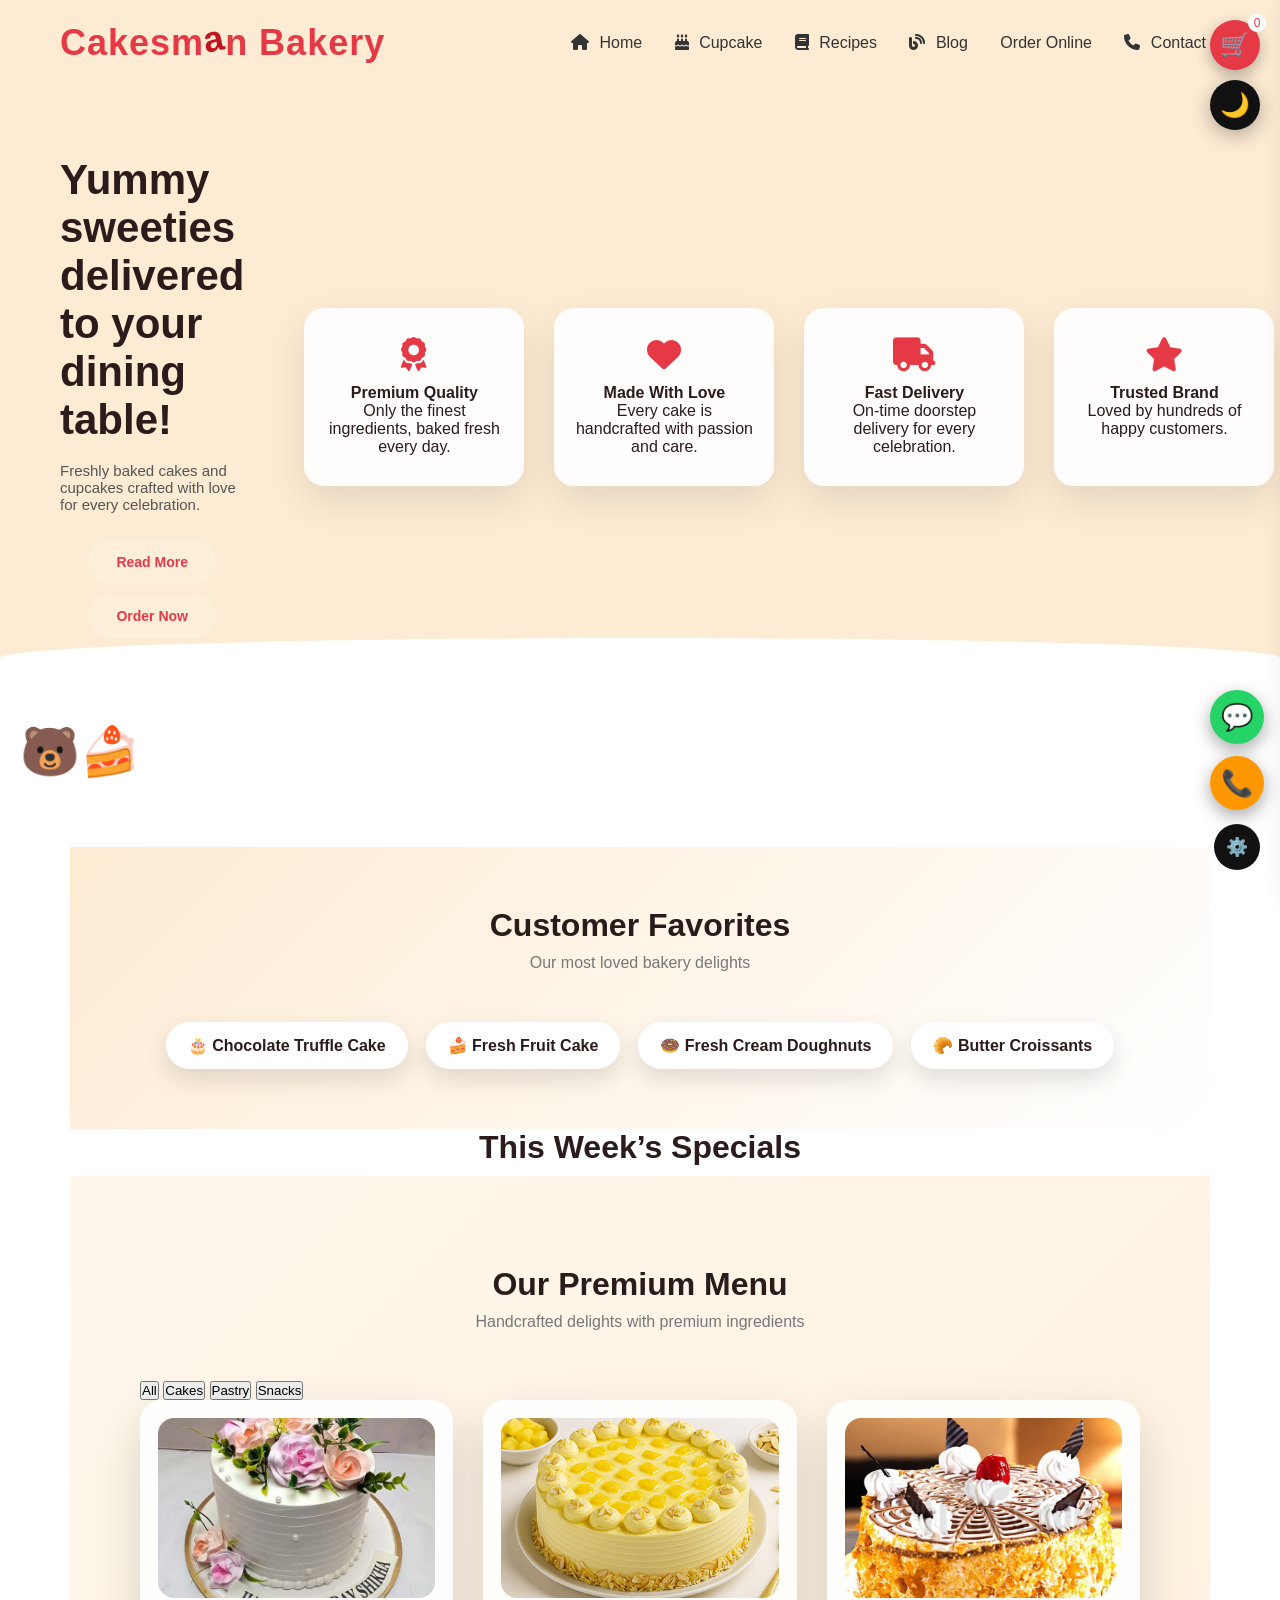
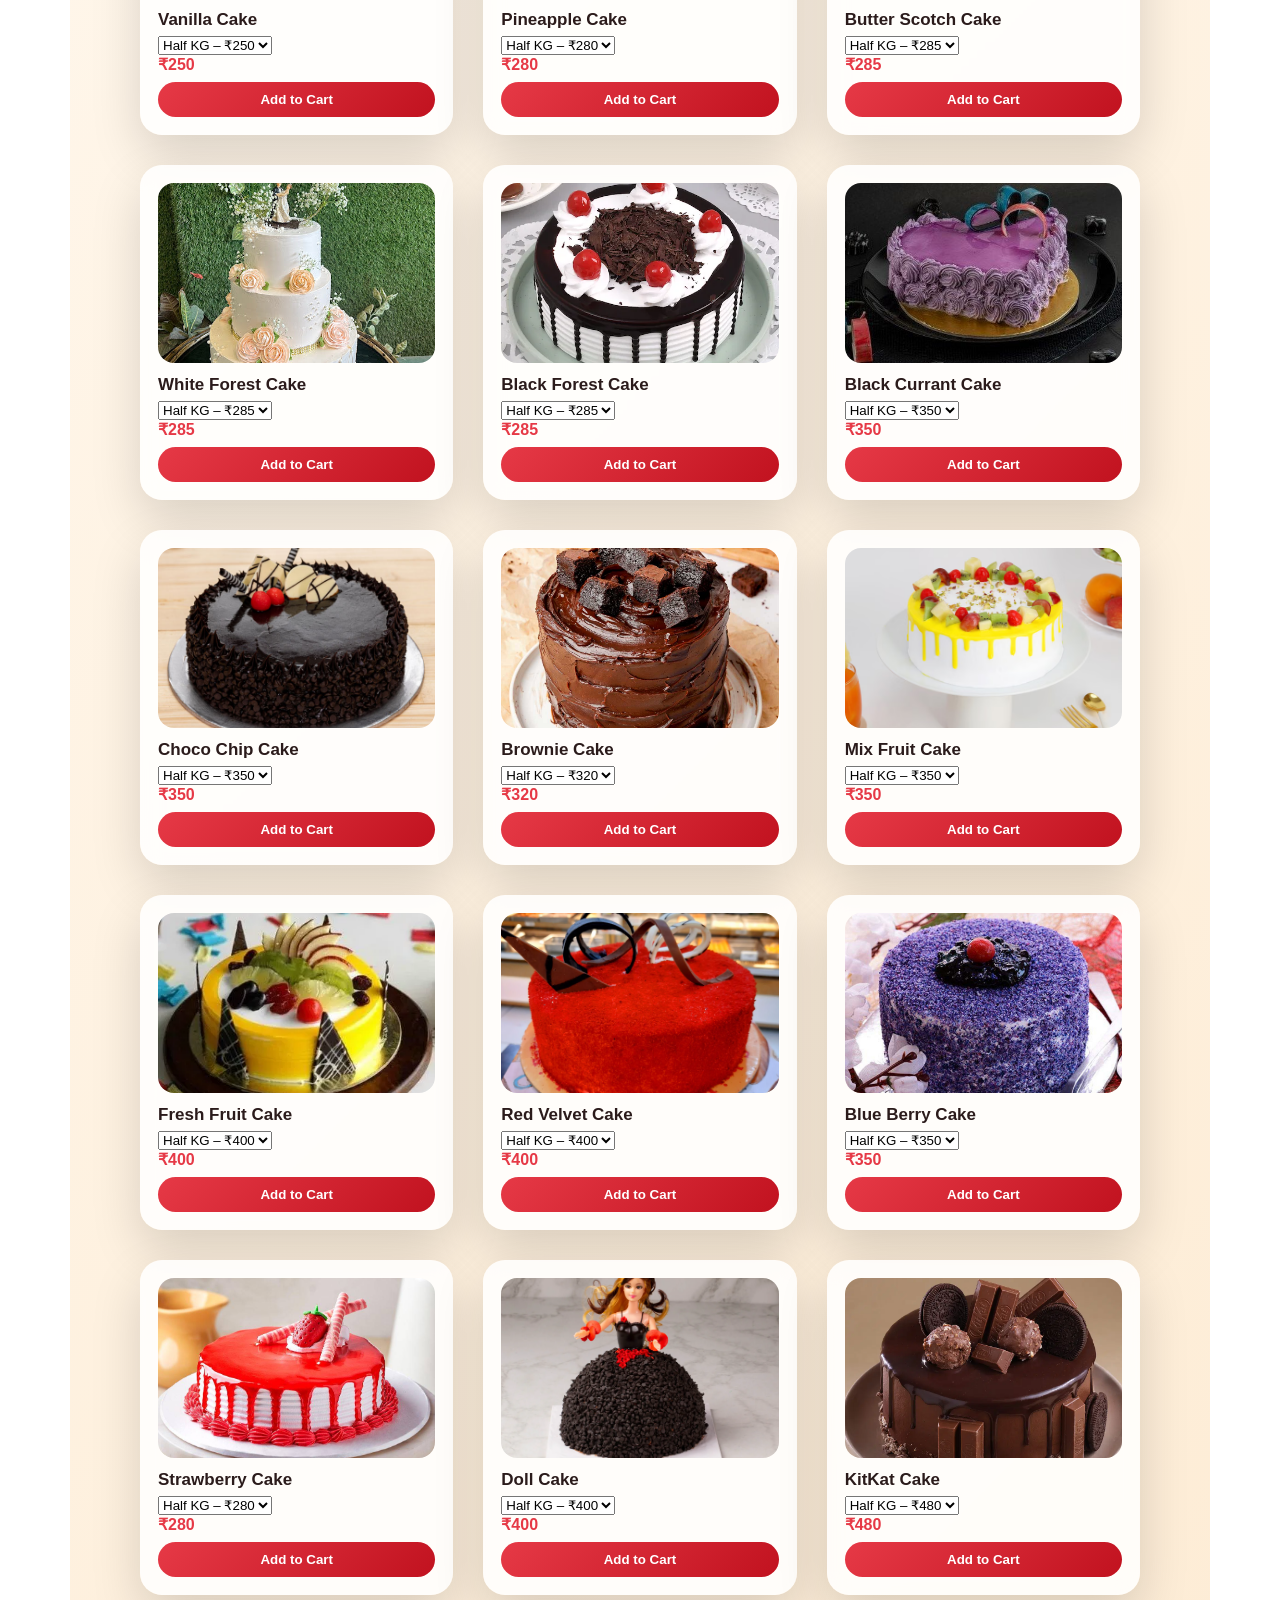
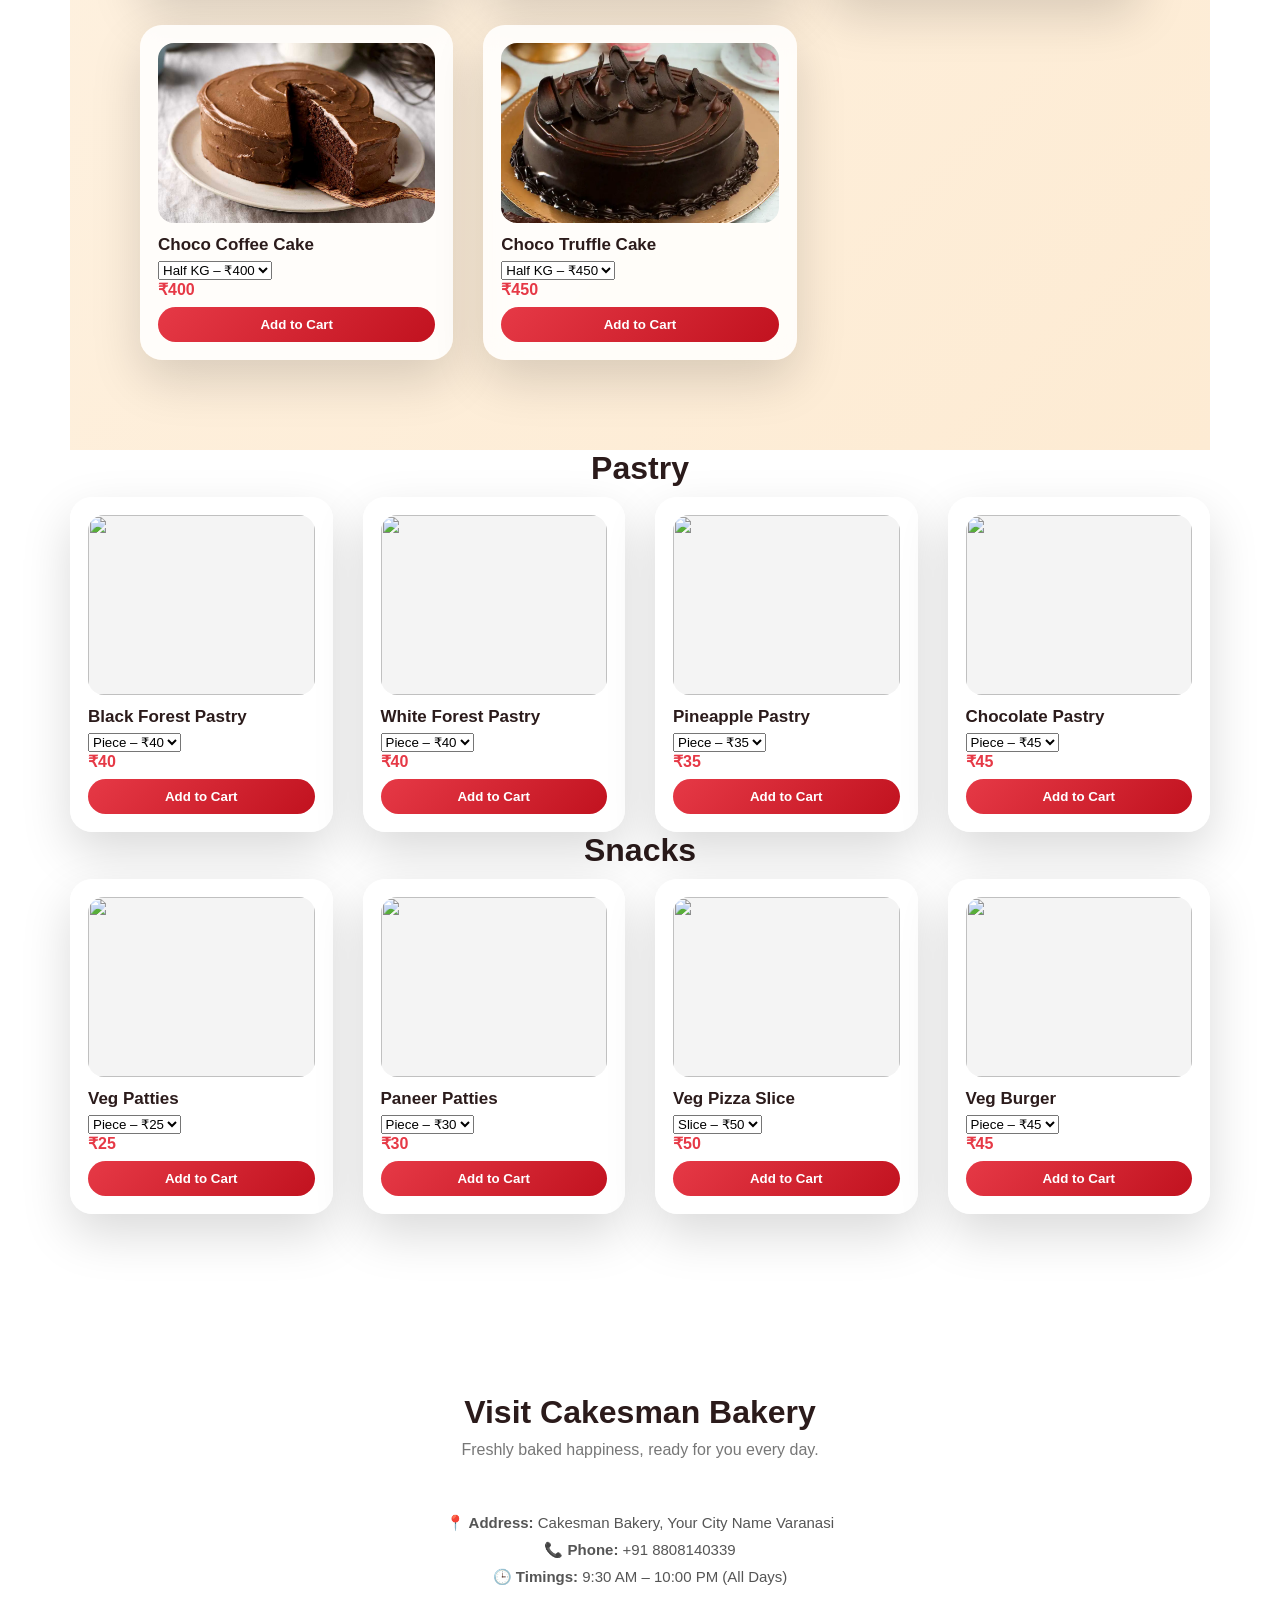
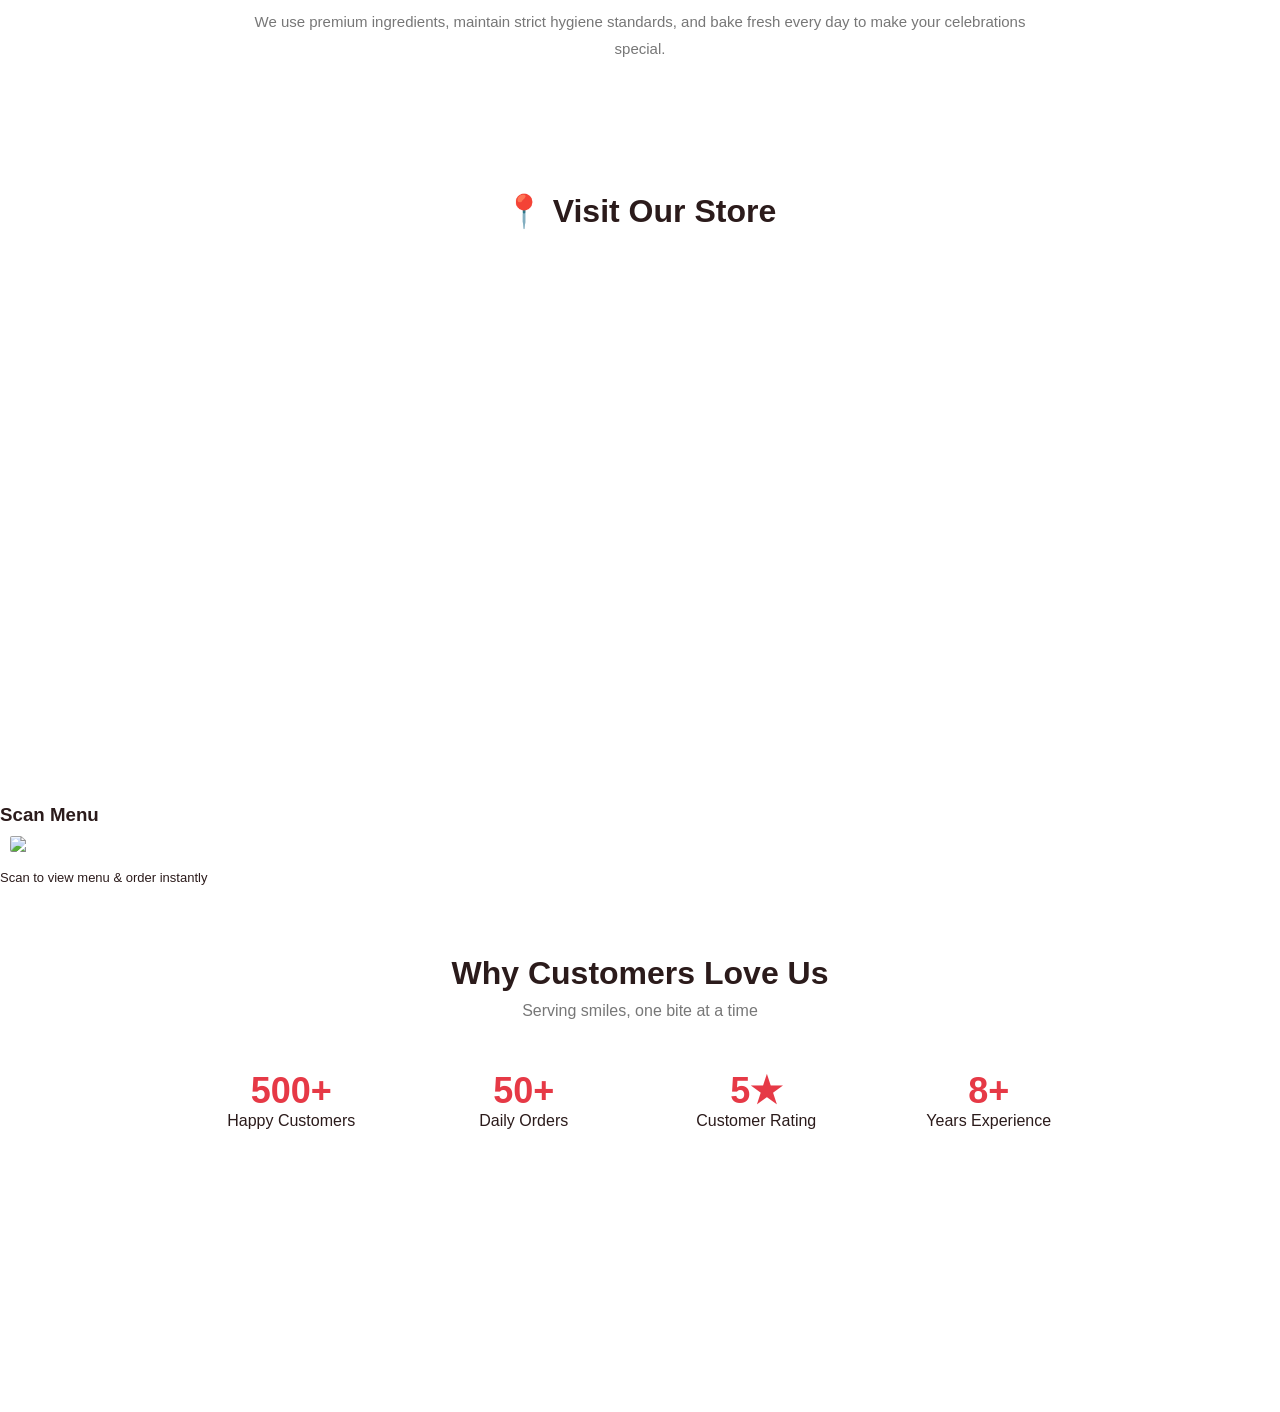
==== index.html @ 2e6bb8fd "Implement admin mode toggle with password prompt Added event listener for admin toggle button to pro" ====
<!DOCTYPE html>
<html lang="en">
<head>
<meta charset="UTF-8">
<meta name="viewport" content="width=device-width, initial-scale=1.0">
<title>Cakesman Bakery</title>
<!-- Font Awesome for icons -->
<link rel="stylesheet" href="https://cdnjs.cloudflare.com/ajax/libs/font-awesome/6.4.0/css/all.min.css"/>
<style>
/* GLOBAL */
*{margin:0;padding:0;box-sizing:border-box;font-family:'Poppins', Arial, sans-serif;}
body{background:#fff;color:#2b1b1b;overflow-x:hidden;transition:background 0.5s,color 0.5s;}
body.dark{background:#121212;color:#f3e6da;}
a{cursor:pointer;text-decoration:none;position:relative;}
html {
  scroll-behavior: smooth;
}

/* HEADER */
header{background:#fdebd3;padding:22px 60px;display:flex;align-items:center;justify-content:space-between;position:relative;transition: background 0.4s;}
body.dark header{background:#1e1e1e;}
header h1{font-size:36px;color:#e63946;font-weight:700;letter-spacing:1px;}
.tilt{display:inline-block;transform:rotate(-12deg) translateY(-4px);color:#c1121f;}
nav a{margin:0 14px;font-size:16px;color:#333;transition:color 0.4s;}
body.dark nav a{color:#f3e6da;}
nav a:hover{color:#e63946;}
nav a i{margin-right:6px;}

/* HERO */
.hero{background:#fdebd3;padding:70px 60px 120px;display:flex;align-items:center;justify-content:space-between;position:relative;opacity:1;transform:none;transition: all 0.8s ease-out;perspective:1000px;overflow:hidden;}
body.dark .hero{background:#1c1c1c;}
.hero-text{max-width:480px;}
.hero-text h2{font-size:42px;margin-bottom:18px;}
.hero-text p{font-size:15px;color:#555;margin-bottom:28px;}
body.dark .hero-text p{color:#d3d3d3;}
.hero-img{width:460px;transition:transform 0.2s ease-out;will-change:transform;}
.hero-img img{width:100%;transform:translateZ(0);transition: transform 0.2s ease-out;}

/* HERO BOTTOM CURVE */
.hero::after{
    content:'';
    position:absolute;
    bottom:-1px;
    left:0;
    width:100%;
    height:120px;
    background:white;
    pointer-events: none;
    border-top-left-radius:100% 40px;
    border-top-right-radius:100% 40px;
    transition: background 0.4s;
}
body.dark .hero::after{
    background:#121212;
}

/* BUTTONS */
.btn, .order{position:relative;overflow:hidden;border:none;padding:12px 26px;border-radius:30px;font-size:14px;cursor:pointer;display:inline-block;transition: all 0.3s ease;}
.btn.light{border:2px solid #e63946;color:#e63946;background:none;}
.btn.light:hover{background:#e63946;color:#fff;transform:scale(1.05);}
.btn.primary{background:#e63946;color:#fff;}
.btn.primary:hover{background:#c1121f;transform:scale(1.05);}
.order{background:#e63946;color:#fff;border-radius:22px;animation:pulse 2s infinite;}
.order:hover{background:#c1121f;transform:scale(1.05);}
body.dark .btn.light{border:2px solid #d4af37;color:#d4af37;}
body.dark .btn.light:hover{background:#d4af37;color:#121212;}
body.dark .btn.primary,body.dark .order{background:#d4af37;color:#121212;}
body.dark .btn.primary:hover,body.dark .order:hover{background:#b89525;}

   
/* FIXED GLASS EFFECT BUTTONS */
.btn.glass{
  background: rgba(255,255,255,0.15);
  backdrop-filter: blur(8px);
  border: 1px solid rgba(255,255,255,0.3);
  color: #e63946;  /* visible in light mode */
  font-weight: 600;
  transition: all 0.3s ease;
}

.btn.glass:hover{
  transform: scale(1.05);
  background: rgba(255,255,255,0.25);
  color: #c1121f;
}

body.dark .btn.glass{
  background: rgba(212,175,55,0.15);
  border: 1px solid rgba(212,175,55,0.4);
  color: #fff; /* visible in dark mode */
}

body.dark .btn.glass:hover{
  background: rgba(212,175,55,0.25);
  color: #121212;
}

/* BUTTON RIPPLE EFFECT */
.btn span.ripple, .order span.ripple{position:absolute;border-radius:50%;transform:scale(0);animation:ripple 0.6s linear;background: rgba(255,255,255,0.7);}
body.dark .btn span.ripple,body.dark .order span.ripple{background: rgba(0,0,0,0.4);}
@keyframes ripple{to{transform:scale(4);opacity:0;}}

/* CART PULSE */
@keyframes cart-pulse{0%{transform: scale(1);}25%{transform: scale(1.2);}50%{transform: scale(1);}75%{transform: scale(1.2);}100%{transform: scale(1);}}

/* SPECIALS */
section{padding:90px 70px;background:#fff;opacity:1;transform:none;transition: all 0.8s ease-out;}
body.dark section{background:#1c1c1c;}
section h2{text-align:center;font-size:32px;margin-bottom:10px;}
section p.sub{text-align:center;color:#777;margin-bottom:50px;}
body.dark section p.sub{color:#d3d3d3;}
.products{display:grid;grid-template-columns:repeat(auto-fit,minmax(220px,1fr));gap:30px;}
.card{background:#fff;border-radius:22px;padding:24px 20px 28px;text-align:center;box-shadow:0 18px 40px rgba(0,0,0,0.10);position:relative;transition:all 0.4s ease;cursor:pointer;}
body.dark .card{background:#1e1e1e;}
.card:hover{transform:translateY(-10px) scale(1.02);box-shadow:0 30px 70px rgba(0,0,0,0.18);}
.card img{width:100%;height:180px;object-fit:contain;margin-bottom:12px;transition:transform 0.4s ease;}
.card:hover img{transform:scale(1.08);}
.heart{position:absolute;top:15px;right:15px;color:#e63946;font-size:18px;}

/* MASCOT */
.mascot{position:fixed;bottom:120px;left:20px;font-size:48px;animation:float 3s ease-in-out infinite;z-index:999;cursor:pointer;transition: transform 0.3s, bottom 0.3s;}
@keyframes float{0%,100%{transform:translateY(0);}50%{transform:translateY(-14px);}}

/* DARK MODE TOGGLE */

#dark-toggle{position:fixed;top:80px;right:20px;width:50px;height:50px;border-radius:50%;border:none;background:#111;color:#fff;font-size:24px;z-index:10000;cursor:pointer;box-shadow:0 5px 20px rgba(0,0,0,0.3);transition: transform 0.3s;}
#dark-toggle:hover{transform:scale(1.1);}

/* FOOTER */
footer{background:#2b1b1b;color:#f3e6da;padding:40px 20px;text-align:center;transition:background 0.5s,color 0.5s;opacity:0;transform:translateY(30px);}
body.dark footer{background:#121212;color:#f3e6da;}
footer p{max-width:520px;margin:0 auto 16px;font-size:14px;color:#e0cfc1;}

/* RESPONSIVE */
@media(max-width:900px){header{flex-direction:column;}.hero{flex-direction:column;text-align:center;}.hero-img img{width:90%;margin-top:40px;}}
/* ================= PREMIUM MENU ================= */
.menu-section{
  padding:90px 70px;
  background:linear-gradient(135deg,#fff7ec,#fdebd3);
}
body.dark .menu-section{
  background:linear-gradient(135deg,#121212,#1c1c1c);
}

.menu-grid{
  display:grid;
  grid-template-columns:repeat(auto-fit,minmax(260px,1fr));
  gap:30px;
}

.menu-card{
  background:rgba(255,255,255,0.85);
  border-radius:22px;
  padding:18px;
  backdrop-filter:blur(10px);
  box-shadow:0 20px 50px rgba(0,0,0,0.15);
  transition:all .4s ease;
  position:relative;
}
body.dark .menu-card{
  background:rgba(30,30,30,0.9);
}

.menu-card:hover{
  transform:translateY(-12px) scale(1.03);
  box-shadow:0 35px 80px rgba(212,175,55,.35);
}

.menu-card img{
  width:100%;
  height:auto;        /* makes the height adjust to the width */
  max-height:280px;   /* optional, sets a limit for very tall images */
  object-fit:cover;   /* makes sure the image fills the box nicely */
  border-radius:16px;
  margin-bottom:12px;
  transition:transform 0.4s ease;
}

.menu-card h4{
  font-size:17px;
  margin-bottom:6px;
}

.menu-price{
  font-weight:700;
  color:#e63946;
  margin-bottom:8px;
}
body.dark .menu-price{
  color:#d4af37;
}

.qty-box{
  display:flex;
  align-items:center;
  justify-content:center;
  gap:10px;
  margin-bottom:10px;
}
.qty-box button{
  width:28px;
  height:28px;
  border:none;
  border-radius:50%;
  background:#e63946;
  color:#fff;
  font-weight:700;
  cursor:pointer;
}
body.dark .qty-box button{
  background:#d4af37;
  color:#121212;
}

.menu-add{
  width:100%;
  padding:10px;
  border-radius:20px;
  border:none;
  font-weight:700;
  cursor:pointer;
  background:linear-gradient(135deg,#e63946,#c1121f);
  color:#fff;
}
body.dark .menu-add{
  background:linear-gradient(135deg,#d4af37,#b89525);
  color:#121212;
}
.menu-add:hover{
  transform:scale(1.05);
}
#mobile-order-bar{
  display:none;
}
@media(max-width:768px){
  #mobile-order-bar{
    display:flex;
    position:fixed;
    bottom:0;
    left:0;
    width:100%;
    background:#fff;
    box-shadow:0 -10px 30px rgba(0,0,0,.2);
    z-index:9999;
  }
  body.dark #mobile-order-bar{
    background:#121212;
  }
  #mobile-order-bar div{
    flex:1;
    padding:14px;
    text-align:center;
    font-weight:700;
    cursor:pointer;
  }
  #mobile-wa{
    background:#25D366;
    color:#fff;
  }
}
.why-us{
  padding:70px 60px;
  background:transparent; /* REMOVE BIG WHITE BOX */
}


body.dark .why-us{
  background:transparent;
}


.why-grid{
  display:grid;
  grid-template-columns:repeat(auto-fit,minmax(220px,1fr));
  gap:30px;
  max-width:1100px;
  margin:auto;
}

.why-card{
  background:rgba(255,255,255,0.9);
  padding:30px 20px;
  border-radius:20px;
  text-align:center;
  box-shadow:0 15px 40px rgba(0,0,0,0.1);
  transition:transform .4s, box-shadow .4s;
}
body.dark .why-card{
  background:#1e1e1e;
}

.why-card:hover{
  transform:translateY(-10px);
  box-shadow:0 30px 70px rgba(212,175,55,0.35);
}

.why-card i{
  font-size:34px;
  color:#e63946;
  margin-bottom:12px;
}
body.dark .why-card i{
  color:#d4af37;
}
.best-sellers{
  padding:60px 40px;
  background:linear-gradient(135deg,#fdebd3,#fff);
  text-align:center;
}
body.dark .best-sellers{
  background:linear-gradient(135deg,#1c1c1c,#121212);
}

.best-grid{
  display:flex;
  flex-wrap:wrap;
  justify-content:center;
  gap:18px;
  margin-top:30px;
}

.best-item{
  padding:14px 22px;
  border-radius:30px;
  background:#fff;
  box-shadow:0 10px 25px rgba(0,0,0,0.12);
  font-weight:600;
}
body.dark .best-item{
  background:#1e1e1e;
}
.trust-strip{
  padding:70px 40px;
  background:#fff;
}
body.dark .trust-strip{
  background:#121212;
}

.trust-stats{
  display:grid;
  grid-template-columns:repeat(auto-fit,minmax(140px,1fr));
  gap:30px;
  max-width:900px;
  margin:40px auto 0;
  text-align:center;
}

.trust-stats strong{
  font-size:36px;
  color:#e63946;
  display:block;
}
body.dark .trust-stats strong{
  color:#d4af37;
}
.admin-btn{
  position: relative;
  z-index: 9999;
  pointer-events: auto;
}
.hero-text{
  position: relative;
  z-index: 5;
}
.admin-btn{
  position: fixed;
  bottom: 20px;
  right: 20px;
  width: 55px;
  height: 55px;
  border-radius: 50%;
  border: none;
  background: #000;
  color: #fff;
  font-size: 22px;
  cursor: pointer;
  z-index: 99999;
  box-shadow: 0 10px 30px rgba(0,0,0,0.4);
}
#admin-btn{
  position: fixed;
  bottom: 25px;
  right: 25px;
  width: 60px;
  height: 60px;
  border-radius: 50%;
  border: none;
  background: #000;
  color: #fff;
  font-size: 22px;
  cursor: pointer;

  /* FORCE ABOVE EVERYTHING */
  z-index: 2147483647;

  /* FORCE CLICK */
  pointer-events: auto !important;
}

/* PREVENT OTHER FIXED ELEMENTS FROM BLOCKING */
.hero::after,
.mascot,
#map-dark-overlay{
  pointer-events: none;
}
.menu-poster{
  padding:80px 40px;
  text-align:center;
  background:linear-gradient(135deg,#fff7ec,#fdebd3);
}

body.dark .menu-poster{
  background:linear-gradient(135deg,#1c1c1c,#121212);
}

.poster-wrapper{
  max-width:900px;
  margin:30px auto 0;
}

.poster-wrapper img{
  width:100%;
  height:auto;
  border-radius:22px;
  box-shadow:0 25px 60px rgba(0,0,0,0.2);
}


/* ================= MENU POSTER – FINAL MOBILE FIX ================= */

/* Remove section animation & padding ONLY for menu poster */
.menu-poster{
  padding:80px 40px;
  background:linear-gradient(135deg,#fff7ec,#fdebd3);
  opacity:1 !important;
  transform:none !important;
}

body.dark .menu-poster{
  background:linear-gradient(135deg,#1c1c1c,#121212);
}

.poster-wrapper{
  max-width:900px;
  margin:30px auto 0;
}

.poster-wrapper img{
  width:100%;
  height:auto;
  border-radius:22px;
  display:block;
}

/* 📱 MOBILE */
@media (max-width:768px){

  .menu-poster{
    width:100vw;
    padding:24px 12px !important;
   
  }

  .menu-poster h2{
    font-size:22px;
  }

  .menu-poster .sub{
    font-size:13px;
    margin-bottom:14px;
  }

  .poster-wrapper{
    max-width:100%;
    margin:0;
  }

  .poster-wrapper img{
    width:100vw;
    max-width:100vw;
    border-radius:0;
    box-shadow:none;
  }
}

/* prevent horizontal scroll */
html, body{
  overflow-x:hidden;
}


/* STOP HORIZONTAL SCROLL */
html, body{
  overflow-x: hidden;
}


/* NO HORIZONTAL SCROLL */
html, body{
  overflow-x: hidden;
}

 


/* CART PANEL / DRAWER ONLY */
.cart-panel,
.cart-drawer,
.cart-modal{
  position: fixed;
  top: 0;
  right: 0;
  width: 100vw;
  max-width: 400px;
  height: 100vh;
  background: #ffffff;
  color: #000000;
  z-index: 10000;
  overflow-y: auto;
  transform: translateX(0) !important;
  opacity: 1 !important;
  visibility: visible !important;
}

/* CART CONTENT */
.cart-panel *,
.cart-drawer *,
.cart-modal *{
  color: #000000;
  opacity: 1;
  visibility: visible;
}


/* ===== FINAL FIX FOR CART SIDEBAR ===== */

.cart-sidebar{
  position: fixed;
  top: 0;
  right: 0;
  width: 90vw;
  max-width: 380px;
  height: 100vh;
  background: #ffffff;
  color: #000000;
  z-index: 10001;
  overflow-y: auto;

  /* FORCE VISIBILITY */
  opacity: 1 !important;
  visibility: visible !important;

  /* MAKE SURE IT IS ON-SCREEN */
  transform: translateX(0) !important;
}

/* CART CONTENT */
.cart-sidebar *{
  color: #000000 !important;
  opacity: 1 !important;
  visibility: visible !important;
}


/* ===== FIX MENU VISIBILITY ===== */
.menu-section,
.menu-selection,
.menu-grid,
.menu-card,
.menu-card img {
  opacity: 1 !important;
  visibility: visible !important;
  transform: none !important;
}
/* ===== VISIBILITY HOTFIX ===== */
.menu-selection,
.menu-grid,
.menu-card {
  position: relative !important;
  height: auto !important;
  min-height: unset !important;
  overflow: visible !important;
}

.menu-card img {
  display: block !important;
  max-width: 100% !important;
  height: auto !important;
}
/* ===== ABSOLUTE VISIBILITY FIX FOR MENU ===== */
.menu-selection,
.menu-selection * {
  display: block !important;
  visibility: visible !important;
  opacity: 1 !important;
  transform: none !important;
  filter: none !important;
  pointer-events: auto !important;
}

.menu-grid {
  display: grid !important;
}

.menu-card {
  position: relative !important;
  z-index: 10 !important;
}

.menu-card img {
  display: block !important;
  width: 100% !important;
  height: auto !important;
}
/* menu must be visible immediately */
.menu-section {
  opacity: 1;
  transform: none;
}
section {
  opacity: 1;
  transform: none;
}
/* FIX MOBILE IMAGE ALIGNMENT */
@media (max-width: 768px) {

  .menu-card {
    width: 100% !important;
    max-width: 100% !important;
    margin: 0 auto !important;
    padding: 16px !important;
    border-radius: 16px !important;
  }

  .menu-card img {
    width: 100% !important;
    max-width: 100% !important;
    margin: 0 auto !important;
    border-radius: 16px !important;
  }

}
/* FIX MAP WIDTH ON MOBILE */
@media (max-width: 768px) {

  .map-container {
    width: 100% !important;
    max-width: 100% !important;
    margin: 20px auto !important;
  }

  .map-container iframe {
    width: 100% !important;
    height: 260px !important;
  }

}
/* ================= MOBILE SPACING POLISH ================= */
@media (max-width: 768px) {

  /* Global section spacing */
  section {
    padding: 48px 16px !important;
  }

  /* Headings */
  section h2 {
    font-size: 22px;
    line-height: 1.3;
    margin-bottom: 8px;
  }

  section .sub {
    font-size: 13px;
    margin-bottom: 20px;
  }

  /* Menu cards spacing */
  .menu-card {
    margin-bottom: 20px;
  }

  /* Buttons touch friendly */
  button,
  .menu-add {
    min-height: 44px;
    font-size: 14px;
  }

  /* Hero spacing */
  .hero {
    padding: 50px 16px 80px;
  }

  .hero-text h2 {
    font-size: 26px;
  }

  .hero-text p {
    font-size: 14px;
  }
}
/* ================= SMART DARK MODE ================= */
body.dark {

  /* softer text */
  color: #e6e6e6;
}

body.dark section {
  background: #161616;
}

body.dark h1,
body.dark h2,
body.dark h3 {
  color: #f5f5f5;
}

body.dark .sub {
  color: #bcbcbc;
}

/* Cards */
body.dark .menu-card,
body.dark .why-card,
body.dark .best-item {
  background: #1f1f1f;
  box-shadow: 0 12px 30px rgba(0,0,0,0.6);
}

/* Prices pop */
body.dark .menu-price {
  color: #ffd166;
}

/* Map overlay only in dark */
body.dark #map-dark-overlay {
  opacity: 0.45;
}
/* ================= IMAGE OPTIMIZATION ================= */
img {
  max-width: 100%;
  height: auto;
  display: block;
}

/* Menu images only */
.menu-card img {
  aspect-ratio: 4 / 3;
  object-fit: cover;
  background: #f4f4f4;
}

body.dark .menu-card img {
  background: #2a2a2a;
}
/* ===== HARD MOBILE EDGE FIX ===== */
@media (max-width: 768px) {

  body {
    overflow-x: hidden;
  }

  .menu-section,
  .menu-poster,
  .map-section,
  .hero,
  section {
    padding-left: 16px !important;
    padding-right: 16px !important;
    box-sizing: border-box;
  }

}
@media (max-width: 768px) {

  .menu-grid {
    width: 100% !important;
    max-width: 100% !important;
    margin: 0 auto !important;
    padding: 0 !important;
  }

}
@media (max-width: 768px) {

  .menu-card {
    width: 100% !important;
    max-width: 100% !important;
    margin: 0 auto 20px !important;
    overflow: hidden;
  }

  .menu-card img {
    width: 100% !important;
    max-width: 100% !important;
    display: block;
    border-radius: 16px;
  }

}
/* MOBILE NAV FIX */
@media (max-width: 768px) {
  header nav {
    display: flex;
    flex-direction: column;  /* vertical stack */
    gap: 12px;               /* spacing between buttons */
    margin-top: 16px;
    align-items: center;
  }

  header nav a {
    font-size: 16px;          /* slightly bigger for touch */
    padding: 10px 20px;       /* make them easier to tap */
    border-radius: 12px;
    background: #fdebd3;      /* nice button look */
    color: #e63946;
    width: 90%;                /* full-ish width */
    text-align: center;
  }

  body.dark header nav a {
    background: #1e1e1e;
    color: #d4af37;
  }

  header nav a:hover {
    background: #e63946;
    color: #fff;
  }
}
/* 🌙 DARK MODE GOLDEN EFFECTS */

/* Why Choose Us strip */
body.dark .why-choose,
body.dark .why-choose-strip {
  background: linear-gradient(135deg, #1a1a1a, #2a1f0f);
  box-shadow: 0 0 18px rgba(255, 191, 0, 0.6);
  border: 1px solid rgba(255, 191, 0, 0.4);
}

/* Menu images golden glow */
body.dark .menu-card img {
  filter: brightness(1.05) contrast(1.1);
  box-shadow: 
    0 0 12px rgba(255, 191, 0, 0.6),
    0 0 30px rgba(255, 191, 0, 0.3);
  border-radius: 14px;
}

/* Menu cards subtle gold edge */
body.dark .menu-card {
  border: 1px solid rgba(255, 191, 0, 0.35);
  box-shadow: 0 0 12px rgba(255, 191, 0, 0.15);
}

/* Soft gold hover */
body.dark .menu-card:hover {
  box-shadow:
    0 0 18px rgba(255, 191, 0, 0.45),
    0 0 40px rgba(255, 191, 0, 0.25);
}
/* 🌙 DARK MODE – WHY CHOOSE GOLD STRIP FIX */
body.dark section[id*="why"],
body.dark section[class*="why"] {
  background: linear-gradient(135deg, #1a1a1a, #2a1f0f);
  box-shadow: 0 0 20px rgba(255, 191, 0, 0.65);
  border: 1px solid rgba(255, 191, 0, 0.45);
}
/* ❌ REMOVE MOBILE WHATSAPP SHOWCASE BUTTON */
@media (max-width: 768px) {
  #mobile-wa {
    display: none !important;
  }
}
/* FLOATING CONTACT BUTTONS */
.floating-contact {
  position: fixed;
  bottom: 90px;
  right: 16px;
  z-index: 12000;
  display: flex;
  flex-direction: column;
  gap: 12px;
}

.float-btn {
  width: 54px;
  height: 54px;
  border-radius: 50%;
  display: flex;
  align-items: center;
  justify-content: center;
  font-size: 26px;
  color: #fff;
  text-decoration: none;
  box-shadow: 0 6px 18px rgba(0,0,0,0.35);
  transition: transform 0.25s ease, box-shadow 0.25s ease;
}

.float-btn:hover {
  transform: scale(1.08);
  box-shadow: 0 8px 24px rgba(0,0,0,0.45);
}

/* WhatsApp */
.float-btn.whatsapp {
  background: #25D366;
}

/* Call */
.float-btn.call {
  background: #ff9800;
}

/* 🌙 Dark mode golden glow */
body.dark .float-btn {
  box-shadow:
    0 0 12px rgba(255,191,0,0.6),
    0 0 30px rgba(255,191,0,0.35);
}
/* 📱 WHY CHOOSE – VERTICAL ONLY ON MOBILE */
@media (max-width: 768px) {
  .why-choose,
  .why-choose-strip {
    display: flex;
    flex-direction: column;
    gap: 16px;
    text-align: center;
  }

  .why-choose > div,
  .why-choose-strip > div {
    width: 100%;
  }
}
/* 📱 FORCE WHY-CHOOSE TO VERTICAL ON MOBILE */
@media (max-width: 768px) {
  section[class*="why"] > div,
  section[id*="why"] > div {
    display: flex !important;
    flex-direction: column !important;
    gap: 16px;
    align-items: stretch;
  }

  section[class*="why"] > div > * {
    width: 100% !important;
  }
}
/* ================= MOBILE TYPOGRAPHY & SPACING POLISH ================= */
@media (max-width: 768px) {

  /* Global text */
  body {
    font-size: 14px;
    line-height: 1.6;
  }

  /* Section spacing */
  section {
    padding: 44px 16px !important;
  }

  /* Headings */
  h1 {
    font-size: 26px;
    line-height: 1.2;
  }

  h2 {
    font-size: 22px;
    line-height: 1.3;
    margin-bottom: 8px;
  }

  h3 {
    font-size: 18px;
  }

  h4 {
    font-size: 15px;
  }

  /* Sub text */
  .sub,
  section p {
    font-size: 13px;
    line-height: 1.6;
    margin-bottom: 18px;
  }

  /* Hero text */
  .hero-text h2 {
    font-size: 24px;
    margin-bottom: 12px;
  }

  .hero-text p {
    font-size: 14px;
    margin-bottom: 20px;
  }

  /* Buttons (touch friendly) */
  button,
  .btn,
  .menu-add {
    min-height: 46px;
    font-size: 14px;
    letter-spacing: 0.3px;
  }

  /* Menu cards */
  .menu-card {
    padding: 16px !important;
    margin-bottom: 20px;
    border-radius: 16px;
  }

  .menu-card h4 {
    font-size: 15px;
    margin-bottom: 6px;
  }

  .menu-price {
    font-size: 15px;
    margin-bottom: 10px;
  }

  /* Why choose cards */
  .why-card {
    padding: 22px 16px;
  }

  .why-card h4 {
    font-size: 15px;
    margin-bottom: 6px;
  }

  .why-card p {
    font-size: 13px;
  }

  /* Best sellers chips */
  .best-item {
    font-size: 13px;
    padding: 10px 16px;
  }

  /* Footer text */
  footer p {
    font-size: 13px;
    line-height: 1.6;
  }
}
/* Mobile cart width */
@media (max-width: 768px) {
  #cart-sidebar {
    width: 40vw;       /* cart takes 40% of the screen */
    max-width: 200px;  /* optional, keeps it from being too wide */
  }
}
.menu-card img {
  width: 100%;
  height: 180px;          /* SAME height as cake */
  object-fit: cover;     /* THIS prevents stretching */
  border-radius: 12px;
}
.menu-card {
  height: auto !important;
}

.menu-card img {
  display: block;
  width: 100%;
  height: 180px !important;
  max-height: 180px;
  object-fit: cover;
  flex-shrink: 0;
}

@media (max-width: 768px) {
  .menu-card img {
    aspect-ratio: 1 / 1; /* square on mobile like cakes */
  }
}
/* FORCE ALL MENU IMAGES TO LOOK LIKE CAKES */
.menu-card img {
  width: 100% !important;
  height: 180px !important;   /* SAME AS CAKE CARDS */
  object-fit: cover !important;
  border-radius: 16px;
}
@media (max-width: 768px) {
  .menu-card img {
    height: 160px !important;
  }
}

.menu-card img {
  width: 100%;
  height: 180px;
  object-fit: cover;
  border-radius: 16px;
}
@media (max-width: 768px) {
  .menu-card img {
    height: 160px;
  }
}
/* 🔒 FORCE ALL MENU IMAGES TO LOOK LIKE CAKES – FINAL OVERRIDE */
.menu-section img,
.menu-card img,
.cards img {
  width: 100% !important;
  height: 180px !important;
  min-height: 180px !important;
  max-height: 180px !important;
  object-fit: cover !important;
  object-position: center !important;
  display: block !important;
}
@media (max-width: 768px) {
  .menu-section img,
  .menu-card img,
  .cards img {
    height: 160px !important;
    min-height: 160px !important;
    max-height: 160px !important;
  }
}


}
/* DESKTOP FIX — FORCE CAKE-LIKE IMAGES */
@media (min-width: 769px) {
  .menu-section img,
  .menu-card img,
  .cards img {
    width: 100% !important;
    height: 180px !important;
    min-height: 180px !important;
    max-height: 180px !important;
    object-fit: cover !important;
    display: block !important;
  }
}
@media (min-width: 769px) {
  .menu-card {
    align-items: flex-start;
  }
}
/* STOP DESKTOP GRID FROM STRETCHING CARDS */
.menu-grid {
  grid-auto-rows: auto !important;
  align-items: start !important;
}

.menu-card {
  height: auto !important;
}
.menu-card img {
  width: 100%;
  height: 180px;
  object-fit: cover;
  display: block;
}
/* 🔒 MAKE PASTRY & SNACKS SAME AS CAKES */
.cards {
  display: grid;
  grid-template-columns: repeat(auto-fit, minmax(260px, 1fr));
  gap: 30px;
  align-items: start;
}

/* LOCK IMAGE SIZE LIKE CAKES */
.menu-card img {
  width: 100%;
  height: 180px;
  object-fit: cover;
  display: block;
  border-radius: 16px;
}

/* STOP CARD STRETCHING */
.menu-card {
  height: auto;
}

#admin-toggle{
  position: fixed;
  bottom: 30px;
  right: 20px;
  z-index: 10001;
  background: #111;
  color: gold;
  border: none;
  padding: 12px;
  border-radius: 50%;
  font-size: 18px;
  cursor: pointer;
}



</style>
</head>
<body>
<div id="cart-backdrop" style="
  position:fixed;
  inset:0;
  background:rgba(0,0,0,0.4);
  z-index:9998;
  display:none;
"></div>

<header>
  <h1>Cakesm<span class="tilt">a</span>n Bakery</h1>
  <nav>
    <a href="#"><i class="fas fa-home"></i> Home</a>
    <a href="#"><i class="fas fa-birthday-cake"></i> Cupcake</a>
    <a href="#"><i class="fas fa-book"></i> Recipes</a>
    <a href="#"><i class="fas fa-blog"></i> Blog</a>
    <a href="#menu-section" class="nav-link">Order Online</a>
    <a href="#"><i class="fas fa-phone"></i> Contact</a>
  </nav>
</header>

<!-- CART ICON -->
<div id="cart-icon" style="position:fixed;top:20px;right:20px;width:50px;height:50px;background:#e63946;color:#fff;border-radius:50%;display:flex;align-items:center;justify-content:center;font-size:24px;cursor:pointer;z-index:10000;box-shadow:0 5px 15px rgba(0,0,0,0.3);">🛒<span id="cart-count" style="position:absolute;top:-6px;right:-6px;background:#fff;color:#e63946;width:18px;height:18px;border-radius:50%;display:flex;align-items:center;justify-content:center;font-size:12px;">0</span></div>

<!-- DARK MODE TOGGLE BELOW CART ICON -->
<button id="dark-toggle">🌙</button>

<!-- MASCOT -->
<div class="mascot">🐻🍰</div>

<!-- CART SIDEBAR -->
<div id="cart-sidebar" style="position:fixed;top:0;right:-320px;height:100vh;width:300px;background:#fff;box-shadow:-5px 0 30px rgba(0,0,0,0.2);padding:20px;overflow-y:auto;transition:right 0.4s;z-index:10000;">
 

  <!-- EXIT BUTTON -->
  <button id="cart-close-btn" style="position:absolute;top:10px;right:10px;padding:4px 10px;border:none;border-radius:6px;background:#e63946;color:#fff;font-weight:700;cursor:pointer;">✕</button>

  <h3>Your Cart</h3>
  <div id="cart-items"></div>
  <div style="margin-top:10px;font-weight:700;">Total: ₹<span id="cart-total">0</span></div>

  <!-- CHECKOUT BUTTON -->
  <button id="checkout-btn" style="width:100%;padding:10px;margin-top:15px;border:none;border-radius:8px;background:#25D366;color:#fff;font-weight:700;cursor:pointer;">
    Checkout via WhatsApp
  </button>
</div>



<!-- HERO -->
<div class="hero">
  <div class="hero-text">
    <h2>Yummy sweeties delivered<br>to your dining table!</h2>
    <p>Freshly baked cakes and cupcakes crafted with love for every celebration.</p>
    <div style="display:flex;justify-content:center;gap:12px;flex-wrap:wrap;">
      <a class="btn glass">Read More</a>
      <a class="btn primary glass">Order Now</a>
    </div>
  </div>
  <section class="why-us">
  <div class="why-grid">
    <div class="why-card">
      <i class="fas fa-award"></i>
      <h4>Premium Quality</h4>
      <p>Only the finest ingredients, baked fresh every day.</p>
    </div>
    <div class="why-card">
      <i class="fas fa-heart"></i>
      <h4>Made With Love</h4>
      <p>Every cake is handcrafted with passion and care.</p>
    </div>
    <div class="why-card">
      <i class="fas fa-truck"></i>
      <h4>Fast Delivery</h4>
      <p>On-time doorstep delivery for every celebration.</p>
    </div>
    <div class="why-card">
      <i class="fas fa-star"></i>
      <h4>Trusted Brand</h4>
      <p>Loved by hundreds of happy customers.</p>
    </div>
  </div>
</section>

  <div class="hero-img">
    
  </div>
</div>

<!-- SPECIALS -->
<section>
  <section class="best-sellers">
  <h2>Customer Favorites</h2>
  <p class="sub">Our most loved bakery delights</p>

  <div class="best-grid">
    <div class="best-item">🎂 Chocolate Truffle Cake</div>
    <div class="best-item">🍰 Fresh Fruit Cake</div>
    <div class="best-item">🍩 Fresh Cream Doughnuts</div>
    <div class="best-item">🥐 Butter Croissants</div>

  </div>
</section>

  <h2>This Week’s Specials</h2>
  <section class="menu-section" id="menu-section">
  <h2>Our Premium Menu</h2>
  <p class="sub">Handcrafted delights with premium ingredients</p>
  <div class="menu-filters">
    <button class="filter-btn active" data-filter="all">All</button>
    <button class="filter-btn" data-filter="cake">Cakes</button>
    <button class="filter-btn" data-filter="pastry">Pastry</button>
    <button class="filter-btn" data-filter="snack">Snacks</button>
  </div>

  <div class="menu-grid">

    <!-- Vanilla Cake -->
    <div class="menu-card" data-name="Vanilla" data-half="250" data-full="500">
      <img src="vanila-cake.jpg" alt="Vanilla Cake" loading="lazy">
      <h4>Vanilla Cake</h4>
      <select class="weight-select">
        <option value="half">Half KG – ₹250</option>
        <option value="full">1 KG – ₹500</option>
      </select>
      <div class="menu-price">₹250</div>
      <button class="menu-add">Add to Cart</button>
    </div>

    <!-- Pineapple Cake -->
    <div class="menu-card" data-name="Pineapple" data-half="280" data-full="550">
      <img src="pineapple-cake.jpg" alt="Pineapple Cake" loading="lazy">
      <h4>Pineapple Cake</h4>
      <select class="weight-select">
        <option value="half">Half KG – ₹280</option>
        <option value="full">1 KG – ₹550</option>
      </select>
      <div class="menu-price">₹280</div>
      <button class="menu-add">Add to Cart</button>
    </div>

    <!-- Butter Scotch Cake -->
    <div class="menu-card" data-name="Butter Scotch" data-half="285" data-full="570">
      <img src="butter-scotch-cake.jpg" alt="Butter Scotch Cake" loading="lazy">
      <h4>Butter Scotch Cake</h4>
      <select class="weight-select">
        <option value="half">Half KG – ₹285</option>
        <option value="full">1 KG – ₹570</option>
      </select>
      <div class="menu-price">₹285</div>
      <button class="menu-add">Add to Cart</button>
    </div>

    <!-- White Forest Cake -->
    <div class="menu-card" data-name="White Forest" data-half="285" data-full="570">
      <img src="white-forest-cake.jpg" alt="White Forest Cake" loading="lazy">
      <h4>White Forest Cake</h4>
      <select class="weight-select">
        <option value="half">Half KG – ₹285</option>
        <option value="full">1 KG – ₹570</option>
      </select>
      <div class="menu-price">₹285</div>
      <button class="menu-add">Add to Cart</button>
    </div>

    <!-- Black Forest Cake -->
    <div class="menu-card" data-name="Black Forest" data-half="285" data-full="570">
      <img src="black-forest-cake.jpg" alt="Black Forest Cake" loading="lazy">
      <h4>Black Forest Cake</h4>
      <select class="weight-select">
        <option value="half">Half KG – ₹285</option>
        <option value="full">1 KG – ₹570</option>
      </select>
      <div class="menu-price">₹285</div>
      <button class="menu-add">Add to Cart</button>
    </div>

    <!-- Black Currant Cake -->
    <div class="menu-card" data-name="Black Currant" data-half="350" data-full="650">
      <img src="black-currant-cake.jpg" alt="Black Currant Cake" loading="lazy">
      <h4>Black Currant Cake</h4>
      <select class="weight-select">
        <option value="half">Half KG – ₹350</option>
        <option value="full">1 KG – ₹650</option>
      </select>
      <div class="menu-price">₹350</div>
      <button class="menu-add">Add to Cart</button>
    </div>

    <!-- Choco Chip Cake -->
    <div class="menu-card" data-name="Choco Chip" data-half="350" data-full="650">
      <img src="choco-chip-cake.jpg" alt="Choco Chip Cake" loading="lazy">
      <h4>Choco Chip Cake</h4>
      <select class="weight-select">
        <option value="half">Half KG – ₹350</option>
        <option value="full">1 KG – ₹650</option>
      </select>
      <div class="menu-price">₹350</div>
      <button class="menu-add">Add to Cart</button>
    </div>

    <!-- Brownie Cake -->
    <div class="menu-card" data-name="Brownie" data-half="320" data-full="640">
      <img src="brownie-cake.jpg" alt="Brownie Cake" loading="lazy">
      <h4>Brownie Cake</h4>
      <select class="weight-select">
        <option value="half">Half KG – ₹320</option>
        <option value="full">1 KG – ₹640</option>
      </select>
      <div class="menu-price">₹320</div>
      <button class="menu-add">Add to Cart</button>
    </div>

    <!-- Mix Fruit Cake -->
    <div class="menu-card" data-name="Mix Fruit" data-half="350" data-full="650">
      <img src="mix-fruit-cake.jpg" alt="Mix Fruit Cake" loading="lazy">
      <h4>Mix Fruit Cake</h4>
      <select class="weight-select">
        <option value="half">Half KG – ₹350</option>
        <option value="full">1 KG – ₹650</option>
      </select>
      <div class="menu-price">₹350</div>
      <button class="menu-add">Add to Cart</button>
    </div>

    <!-- Fresh Fruit Cake -->
    <div class="menu-card" data-name="Fresh Fruit" data-half="400" data-full="700">
      <img src="fresh-fruit-cake.jpg" alt="Fresh Fruit Cake" loading="lazy">
      <h4>Fresh Fruit Cake</h4>
      <select class="weight-select">
        <option value="half">Half KG – ₹400</option>
        <option value="full">1 KG – ₹700</option>
      </select>
      <div class="menu-price">₹400</div>
      <button class="menu-add">Add to Cart</button>
    </div>

    <!-- Red Velvet Cake -->
    <div class="menu-card" data-name="Red Velvet" data-half="400" data-full="800">
      <img src="red-velvet-cake.jpg" alt="Red Velvet Cake" loading="lazy">
      <h4>Red Velvet Cake</h4>
      <select class="weight-select">
        <option value="half">Half KG – ₹400</option>
        <option value="full">1 KG – ₹800</option>
      </select>
      <div class="menu-price">₹400</div>
      <button class="menu-add">Add to Cart</button>
    </div>

    <!-- Blue Berry Cake -->
    <div class="menu-card" data-name="Blue Berry" data-half="350" data-full="650">
      <img src="blue-berry-cake.jpg" alt="Blue Berry Cake" loading="lazy">
      <h4>Blue Berry Cake</h4>
      <select class="weight-select">
        <option value="half">Half KG – ₹350</option>
        <option value="full">1 KG – ₹650</option>
      </select>
      <div class="menu-price">₹350</div>
      <button class="menu-add">Add to Cart</button>
    </div>

    <!-- Strawberry Cake -->
    <div class="menu-card" data-name="Strawberry" data-half="280" data-full="550">
      <img src="strawberry-cake.jpg" alt="Strawberry Cake" loading="lazy">
      <h4>Strawberry Cake</h4>
      <select class="weight-select">
        <option value="half">Half KG – ₹280</option>
        <option value="full">1 KG – ₹550</option>
      </select>
      <div class="menu-price">₹280</div>
      <button class="menu-add">Add to Cart</button>
    </div>

    <!-- Doll Cake -->
    <div class="menu-card" data-name="Doll Cake" data-half="400" data-full="700">
      <img src="doll-cake.jpg" alt="Doll Cake" loading="lazy">
      <h4>Doll Cake</h4>
      <select class="weight-select">
        <option value="half">Half KG – ₹400</option>
        <option value="full">1 KG – ₹700</option>
      </select>
      <div class="menu-price">₹400</div>
      <button class="menu-add">Add to Cart</button>
    </div>

    <!-- KitKat Cake -->
    <div class="menu-card" data-name="KitKat Cake" data-half="480" data-full="850">
      <img src="kitkat-cake.jpg" alt="KitKat Cake" loading="lazy">
      <h4>KitKat Cake</h4>
      <select class="weight-select">
        <option value="half">Half KG – ₹480</option>
        <option value="full">1 KG – ₹850</option>
      </select>
      <div class="menu-price">₹480</div>
      <button class="menu-add">Add to Cart</button>
    </div>

    <!-- Choco Coffee Cake -->
    <div class="menu-card" data-name="Choco Coffee" data-half="400" data-full="700">
      <img src="choco-coffee-cake.jpg" alt="Choco Coffee Cake" loading="lazy">
      <h4>Choco Coffee Cake</h4>
      <select class="weight-select">
        <option value="half">Half KG – ₹400</option>
        <option value="full">1 KG – ₹700</option>
      </select>
      <div class="menu-price">₹400</div>
      <button class="menu-add">Add to Cart</button>
    </div>

    <!-- Choco Truffle Cake -->
    <div class="menu-card" data-name="Choco Truffle" data-half="450" data-full="850">
      <img src="choco-truffle-cake.jpg" alt="Choco Truffle Cake" loading="lazy">
      <h4>Choco Truffle Cake</h4>
      <select class="weight-select">
        <option value="half">Half KG – ₹450</option>
        <option value="full">1 KG – ₹850</option>
      </select>
      <div class="menu-price">₹450</div>
      <button class="menu-add">Add to Cart</button>
    </div>

  </div>
</section>

 <h2 class="menu-title">Pastry</h2>
<div class="cards">

  <div class="menu-card" data-name="Black Forest Pastry" data-half="40" data-full="40">
    <img src="images/pastry-blackforest.jpg">
    <h4>Black Forest Pastry</h4>

    <select class="weight-select">
      <option value="half">Piece – ₹40</option>
      <option value="full">Piece – ₹40</option>
    </select>

    <div class="menu-price">₹40</div>
    <button class="menu-add">Add to Cart</button>
  </div>

  <div class="menu-card" data-name="White Forest Pastry" data-half="40" data-full="40">
    <img src="images/pastry-whiteforest.jpg">
    <h4>White Forest Pastry</h4>

    <select class="weight-select">
      <option value="half">Piece – ₹40</option>
      <option value="full">Piece – ₹40</option>
    </select>

    <div class="menu-price">₹40</div>
    <button class="menu-add">Add to Cart</button>
  </div>

  <div class="menu-card" data-name="Pineapple Pastry" data-half="35" data-full="35">
    <img src="images/pastry-pineapple.jpg">
    <h4>Pineapple Pastry</h4>

    <select class="weight-select">
      <option value="half">Piece – ₹35</option>
      <option value="full">Piece – ₹35</option>
    </select>

    <div class="menu-price">₹35</div>
    <button class="menu-add">Add to Cart</button>
  </div>

  <div class="menu-card" data-name="Chocolate Pastry" data-half="45" data-full="45">
    <img src="images/pastry-chocolate.jpg">
    <h4>Chocolate Pastry</h4>

    <select class="weight-select">
      <option value="half">Piece – ₹45</option>
      <option value="full">Piece – ₹45</option>
    </select>

    <div class="menu-price">₹45</div>
    <button class="menu-add">Add to Cart</button>
  </div>

</div>
<h2 class="menu-title">Snacks</h2>
<div class="cards">

  <div class="menu-card" data-name="Veg Patties" data-half="25" data-full="25">
    <img src="images/snack-veg-patties.jpg">
    <h4>Veg Patties</h4>

    <select class="weight-select">
      <option value="half">Piece – ₹25</option>
      <option value="full">Piece – ₹25</option>
    </select>

    <div class="menu-price">₹25</div>
    <button class="menu-add">Add to Cart</button>
  </div>

  <div class="menu-card" data-name="Paneer Patties" data-half="30" data-full="30">
    <img src="images/snack-paneer-patties.jpg">
    <h4>Paneer Patties</h4>

    <select class="weight-select">
      <option value="half">Piece – ₹30</option>
      <option value="full">Piece – ₹30</option>
    </select>

    <div class="menu-price">₹30</div>
    <button class="menu-add">Add to Cart</button>
  </div>

  <div class="menu-card" data-name="Veg Pizza Slice" data-half="50" data-full="50">
    <img src="images/snack-veg-pizza.jpg">
    <h4>Veg Pizza Slice</h4>

    <select class="weight-select">
      <option value="half">Slice – ₹50</option>
      <option value="full">Slice – ₹50</option>
    </select>

    <div class="menu-price">₹50</div>
    <button class="menu-add">Add to Cart</button>
  </div>

  <div class="menu-card" data-name="Veg Burger" data-half="45" data-full="45">
    <img src="images/snack-veg-burger.jpg">
    <h4>Veg Burger</h4>

    <select class="weight-select">
      <option value="half">Piece – ₹45</option>
      <option value="full">Piece – ₹45</option>
    </select>

    <div class="menu-price">₹45</div>
    <button class="menu-add">Add to Cart</button>
  </div>

</div>

  
   
</div>

</section>

 

<!-- CONTACT & MAP -->
<section>
  <h2>Visit Cakesman Bakery</h2>
  <p class="sub">Freshly baked happiness, ready for you every day.</p>
  <div style="max-width:800px;margin:40px auto;text-align:center;font-size:15px;line-height:1.8;color:#555;">
    <p><strong>📍 Address:</strong> Cakesman Bakery, Your City Name Varanasi</p>
    <p><strong>📞 Phone:</strong> +91 8808140339</p>
    <p><strong>🕒 Timings:</strong> 9:30 AM – 10:00 PM (All Days)</p>
    <p style="margin-top:18px;color:#777;">We use premium ingredients, maintain strict hygiene standards, and bake fresh every day to make your celebrations special.</p>
  </div>

  <!-- MAP -->
 <section class="map">
  <h2>📍 Visit Our Store</h2>

  <iframe
    src="https://www.google.com/maps?q=Cakes+Man+Bakery+Bikharipur+Varanasi+Uttar+Pradesh&output=embed"
    width="100%"
    height="350"
    style="border:0; border-radius:14px;"
    allowfullscreen=""
    loading="lazy">
  </iframe>
</section>

</section>

<!-- FOOTER -->
                                                                <div style="margin-top:30px;">
                                                                 <h3>Scan Menu</h3>
                                                                <img src="https://api.qrserver.com/v1/create-qr-code/?size=180x180&data=https://yourwebsite.com"
                                                                  style="border-radius:12px;background:#fff;padding:10px">
                                                                 <p style="font-size:13px;margin-top:8px;">Scan to view menu & order instantly</p>
                                                                </div>

                                                                <section class="trust-strip">
  <h2>Why Customers Love Us</h2>
  <p class="sub">Serving smiles, one bite at a time</p>

  <div class="trust-stats">
    <div><strong>500+</strong><span>Happy Customers</span></div>
    <div><strong>50+</strong><span>Daily Orders</span></div>
    <div><strong>5★</strong><span>Customer Rating</span></div>
    <div><strong>8+</strong><span>Years Experience</span></div>
  </div>
</section>

<footer>
  <h3>Cakesman Bakery</h3>
  <p>Baking smiles with love, care, and premium ingredients. Trusted by hundreds of happy customers for quality, taste, and hygiene.</p>
  <p>© 2026 Cakesman Bakery • Freshly Baked Every Day</p>
</footer>


<script>
// SCROLL FADE-IN
// SAFE SCROLL FADE (only for sections that WANT animation)
const animatedSections = document.querySelectorAll(
  '.hero, section.animate, footer'
);

const observer = new IntersectionObserver(
  (entries) => {
    entries.forEach(entry => {
      if (entry.isIntersecting) {
        entry.target.style.opacity = '1';
        entry.target.style.transform = 'translateY(0)';
        observer.unobserve(entry.target);
      }
    });
  },
  { threshold: 0.15 }
);

animatedSections.forEach(sec => observer.observe(sec));


// DARK MODE TOGGLE
const darkToggleBtn = document.getElementById('dark-toggle');
const mapOverlay = document.getElementById('map-dark-overlay');
darkToggleBtn.addEventListener('click', ()=>{
  document.body.classList.toggle('dark');
  mapOverlay.style.opacity = document.body.classList.contains('dark') ? 0.5 : 0;
});

// BUTTON RIPPLE EFFECT
document.querySelectorAll('.btn, .order').forEach(btn=>{
  btn.addEventListener('click', function(e){
    const circle=document.createElement('span');
    circle.classList.add('ripple');
    const rect=this.getBoundingClientRect();
    circle.style.left=(e.clientX-rect.left)+'px';
    circle.style.top=(e.clientY-rect.top)+'px';
    this.appendChild(circle);
    setTimeout(()=>circle.remove(),600);
  });
});

// HERO & MASCOT PARALLAX
document.addEventListener('mousemove', e=>{
  const heroImg = document.querySelector('.hero-img');
  const mascot = document.querySelector('.mascot');
  const x = (window.innerWidth/2 - e.clientX)/50;
  const y = (window.innerHeight/2 - e.clientY)/50;
  heroImg.style.transform = `translateX(${x}px) translateY(${y}px)`;
  mascot.style.transform = `translateX(${-x}px) translateY(${-y}px)`;
});
window.addEventListener('scroll', ()=>{
  const scrollY = window.scrollY;
  const heroImg = document.querySelector('.hero-img');
  const mascot = document.querySelector('.mascot');
  heroImg.style.transform += ` translateY(${scrollY * 0.05}px)`;
  mascot.style.bottom = 120 + scrollY*0.02 + 'px';
});

// CART FUNCTIONALITY
let cart = [];
const cartSidebar = document.getElementById('cart-sidebar');
const cartIcon = document.getElementById('cart-icon');
const cartItemsDiv = document.getElementById('cart-items');
const cartCount = document.getElementById('cart-count');
const cartTotalSpan = document.getElementById('cart-total');

function renderCart() {
  cartItemsDiv.innerHTML = '';
  let total = 0;
  cart.forEach((item,index)=>{
    total += item.price*item.qty;
    const div = document.createElement('div');
    div.style.marginBottom='10px';
    div.innerHTML = `
      <div style="display:flex;justify-content:space-between;align-items:center;">
        <span>${item.name}</span>
        <span>₹${item.price*item.qty}</span>
      </div>
      <div style="display:flex;align-items:center;justify-content:flex-end;margin-top:4px;">
        <button data-index="${index}" class="dec-btn" style="padding:2px 6px;margin-right:4px;">-</button>
        <span>${item.qty}</span>
        <button data-index="${index}" class="inc-btn" style="padding:2px 6px;margin-left:4px;">+</button>
      </div>
      <hr style="margin:6px 0;">
    `;
    cartItemsDiv.appendChild(div);
  });
  cartCount.textContent = cart.length;
  cartTotalSpan.textContent = total;
  attachQtyListeners();
}

function attachQtyListeners() {
  document.querySelectorAll('.inc-btn').forEach(btn=>{
    btn.addEventListener('click', ()=>{
      const index = btn.dataset.index;
      cart[index].qty++;
      renderCart();
    });
  });
  document.querySelectorAll('.dec-btn').forEach(btn=>{
    btn.addEventListener('click', ()=>{
      const index = btn.dataset.index;
      if(cart[index].qty>1) cart[index].qty--;
      else cart.splice(index,1);
      renderCart();
    });
  });
}

document.querySelectorAll('.order').forEach((btn,index)=>{
  btn.addEventListener('click', ()=>{
    const card = btn.closest('.card');
    const productName = card.querySelector('h3').innerText;
    const price = parseInt(card.querySelector('.price').innerText.replace(/₹/,''));
    const existing = cart.find(item=>item.name===productName);
    if(existing) existing.qty++;
    else cart.push({name:productName,qty:1,price:price});
    renderCart();
    cartSidebar.style.right='0';
    cartIcon.style.animation = 'cart-pulse 0.5s ease';
    cartIcon.addEventListener('animationend', ()=>{cartIcon.style.animation='';},{once:true});
  });
});

cartIcon.addEventListener('click', ()=>{
  cartSidebar.style.right = cartSidebar.style.right==='0px' ? '-320px' : '0';
});

document.getElementById('checkout-btn').addEventListener('click', ()=>{
  if(cart.length===0){
    alert("Cart is empty!");
    return;
  }

  let msg = `Hello Cakesman Bakery 👋\n\nI want to order:\n`;
  let total = 0;

  cart.forEach(item=>{
    msg += `• ${item.name}\n  Quantity: ${item.qty}\n  Price: ₹${item.price * item.qty}\n\n`;
    total += item.price * item.qty;
  });

  msg += `Total Amount: ₹${total}\n\nPlease confirm availability 🙏`;

  window.open(
    "https://wa.me/918808140339?text=" + encodeURIComponent(msg),
    "_blank"
  );
});

document.querySelectorAll(".menu-card").forEach(card => {
  const select = card.querySelector(".weight-select");
  const priceBox = card.querySelector(".menu-price");
  const addBtn = card.querySelector(".menu-add");

  // Set initial price
  let currentPrice = parseInt(card.dataset.half);
  priceBox.textContent = `₹${currentPrice}`;

  // When user changes weight
  select.addEventListener("change", () => {
    const weight = select.value; // "half" or "full"
    currentPrice = parseInt(card.dataset[weight]);
    priceBox.textContent = `₹${currentPrice}`;
  });

  // When user clicks "Add to Cart"
  addBtn.addEventListener("click", () => {
    const productName = card.dataset.name + " (" + select.options[select.selectedIndex].text.split('–')[0].trim() + ")";
    const existing = cart.find(item => item.name === productName);

    if (existing) existing.qty++;
    else cart.push({ name: productName, qty: 1, price: currentPrice });

    renderCart();

    // Open the cart sidebar
    cartSidebar.style.right = "0";
    cartIcon.style.animation = "cart-pulse 0.5s ease";
    cartIcon.addEventListener("animationend", () => {
      cartIcon.style.animation = "";
    }, { once: true });
  });
});



document.getElementById("mobile-wa").onclick = ()=>{
  document.getElementById("checkout-btn").click();
};

document.querySelectorAll(".menu-card").forEach(card=>{
  const select = card.querySelector(".weight-select");
  const priceBox = card.querySelector(".menu-price");
  const addBtn = card.querySelector(".menu-add");

  select.addEventListener("change", ()=>{
    const price = select.value === "half"
      ? card.dataset.half
      : card.dataset.full;
    priceBox.textContent = "₹" + price;
  });

  addBtn.addEventListener("click", ()=>{
    const weight = select.value === "half" ? "Half KG" : "1 KG";
    const price = parseInt(select.value === "half"
      ? card.dataset.half
      : card.dataset.full);

    const name = `${card.dataset.name} (${weight})`;
    const existing = cart.find(i=>i.name===name);

    if(existing) existing.qty++;
    else cart.push({name, price, qty:1});

    renderCart();
    cartSidebar.style.right="0";
  });
});
const cartCloseBtn = document.getElementById('cart-close-btn');

cartIcon.addEventListener('click', () => {
  cartSidebar.style.right =
    cartSidebar.style.right === '0px' ? '-320px' : '0';
});

cartCloseBtn.addEventListener('click', () => {
  cartSidebar.style.right = '-320px';
});


   
 let adminMode = false;

document.addEventListener("DOMContentLoaded", () => {

  document.getElementById("admin-toggle").onclick = () => {
    const pass = prompt("Enter Admin Password");

    if (pass !== "cakesman123") {
      alert("Wrong password");
      return;
    }

    adminMode = !adminMode;
    alert(adminMode ? "Admin Mode ON" : "Admin Mode OFF");

    enablePriceEdit();
  };

});
  const pass = prompt("Enter Admin Password");

  if (pass !== "cakesman123") {
    alert("Wrong password");
    return;
  }

  adminMode = !adminMode;
  alert(adminMode ? "Admin Mode ON" : "Admin Mode OFF");

  document.querySelectorAll(".menu-card").forEach(card => {
    card.querySelectorAll("[data-half],[data-full]").forEach(()=>{});
  });

  enablePriceEdit();
};

function enablePriceEdit(){
  document.querySelectorAll(".menu-card").forEach(card=>{
    const priceBox = card.querySelector(".menu-price");
    priceBox.contentEditable = adminMode;
    priceBox.style.border = adminMode ? "1px dashed red" : "none";

    priceBox.onblur = ()=>{
      if(!adminMode) return;

      const newPrice = parseInt(priceBox.innerText.replace("₹",""));
      if(isNaN(newPrice)) return;

      card.dataset.full = newPrice;
      localStorage.setItem(card.dataset.name, newPrice);
    };
  });
}
window.addEventListener("DOMContentLoaded", ()=>{
  document.querySelectorAll(".menu-card").forEach(card=>{
    const savedPrice = localStorage.getItem(card.dataset.name);
    if(savedPrice){
      card.dataset.full = savedPrice;
      card.querySelector(".menu-price").innerText = "₹" + savedPrice;
    }
  });
});






</script>



<div id="mobile-order-bar">
  <div onclick="cartSidebar.style.right='0'">🛒 View Cart</div>
  <div id="mobile-wa">💬 Order on WhatsApp</div>
</div>
<!-- FLOATING CONTACT BUTTON -->
<div class="floating-contact">
  <a
    href="https://wa.me/918808140339"
    target="_blank"
    class="float-btn whatsapp"
    aria-label="Chat on WhatsApp">
    💬
  </a>

  <a
    href="tel:+918808140339"
    class="float-btn call"
    aria-label="Call us">
    📞
  </a>
</div>
<button id="admin-toggle">⚙️</button>


</body>
</html>
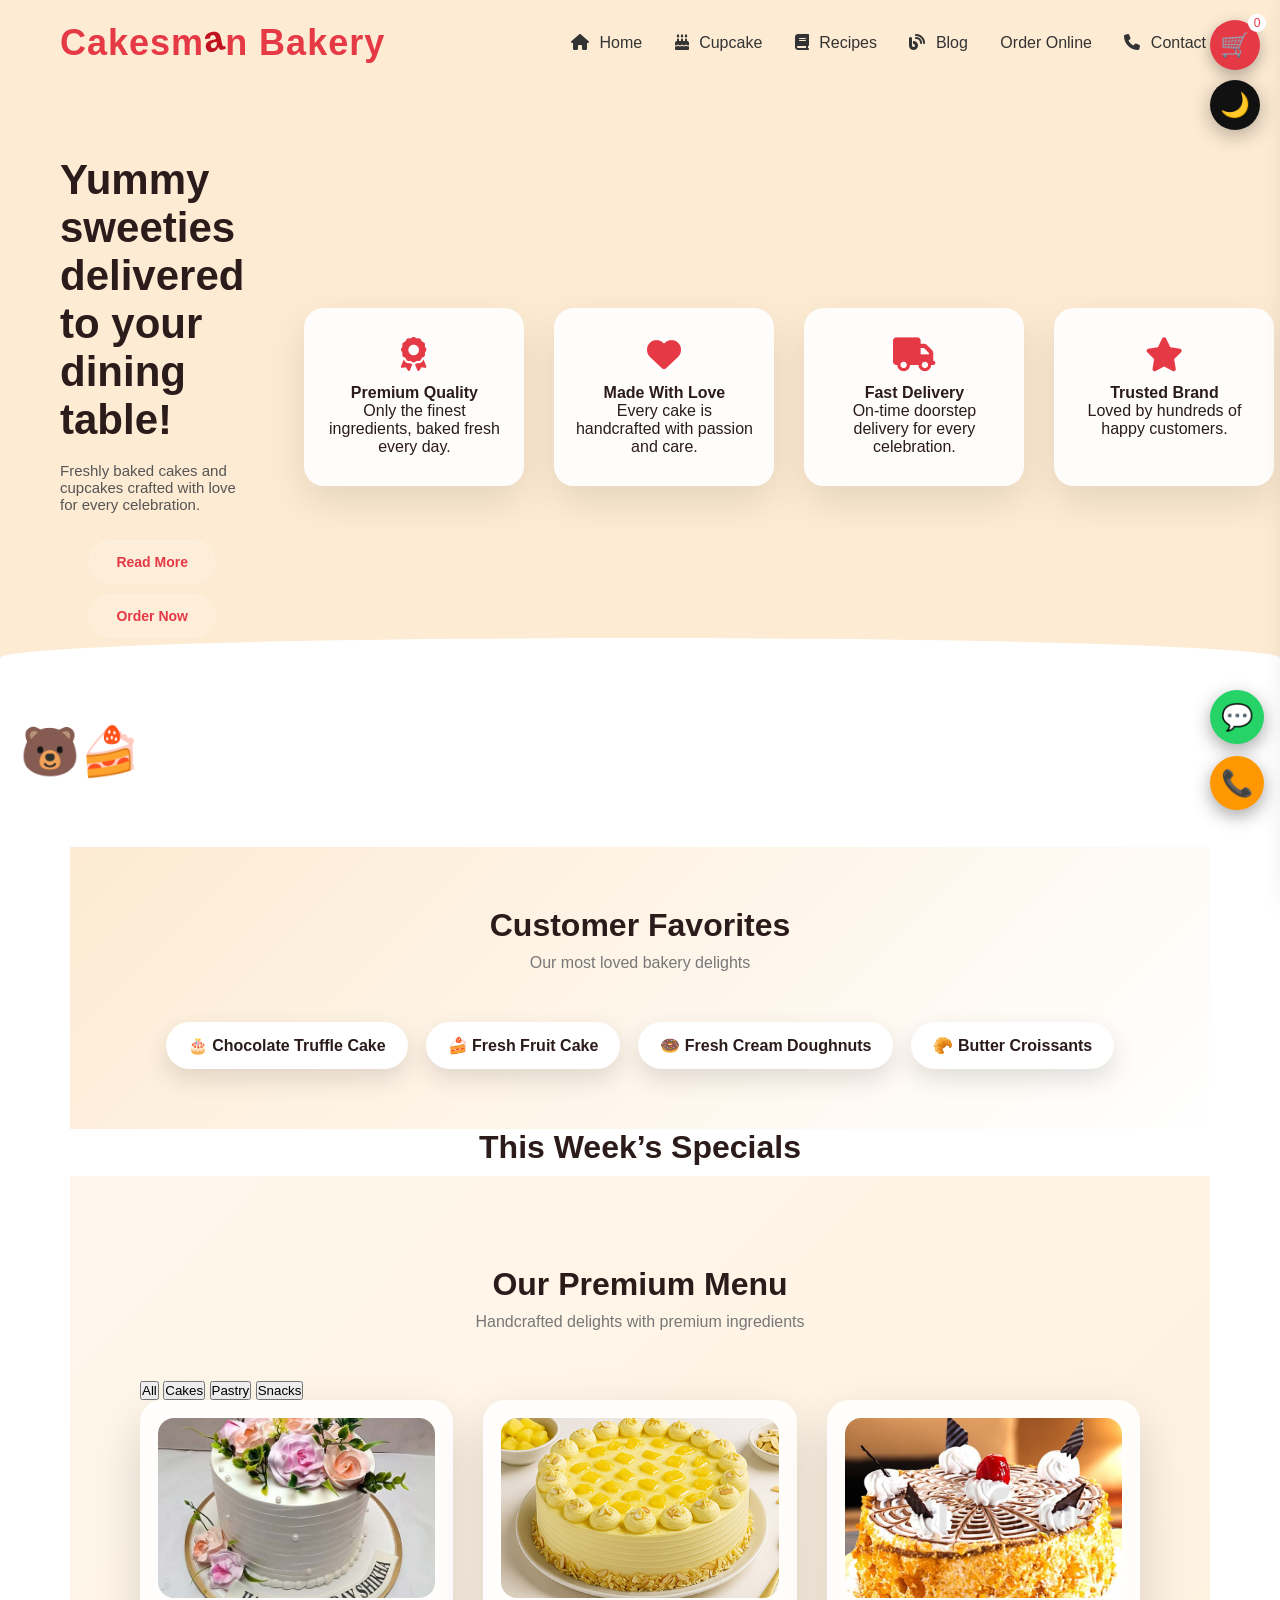
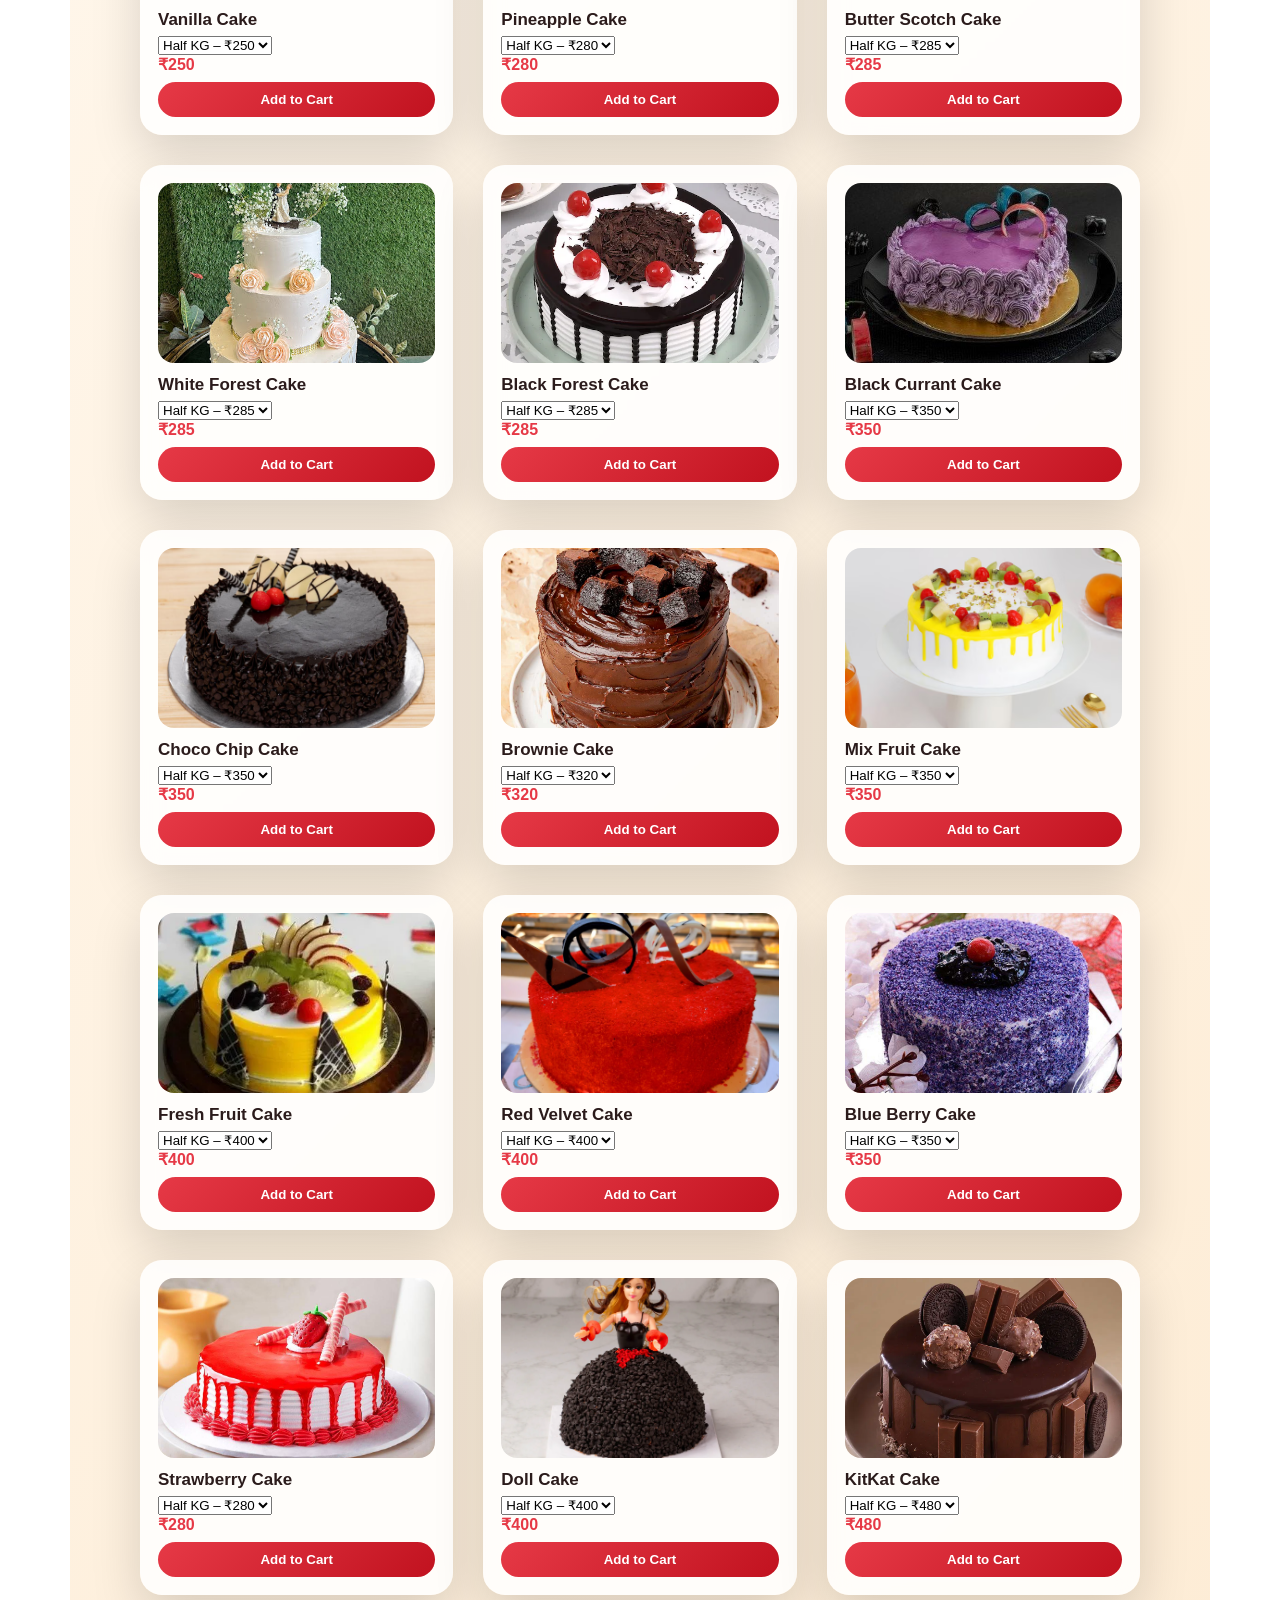
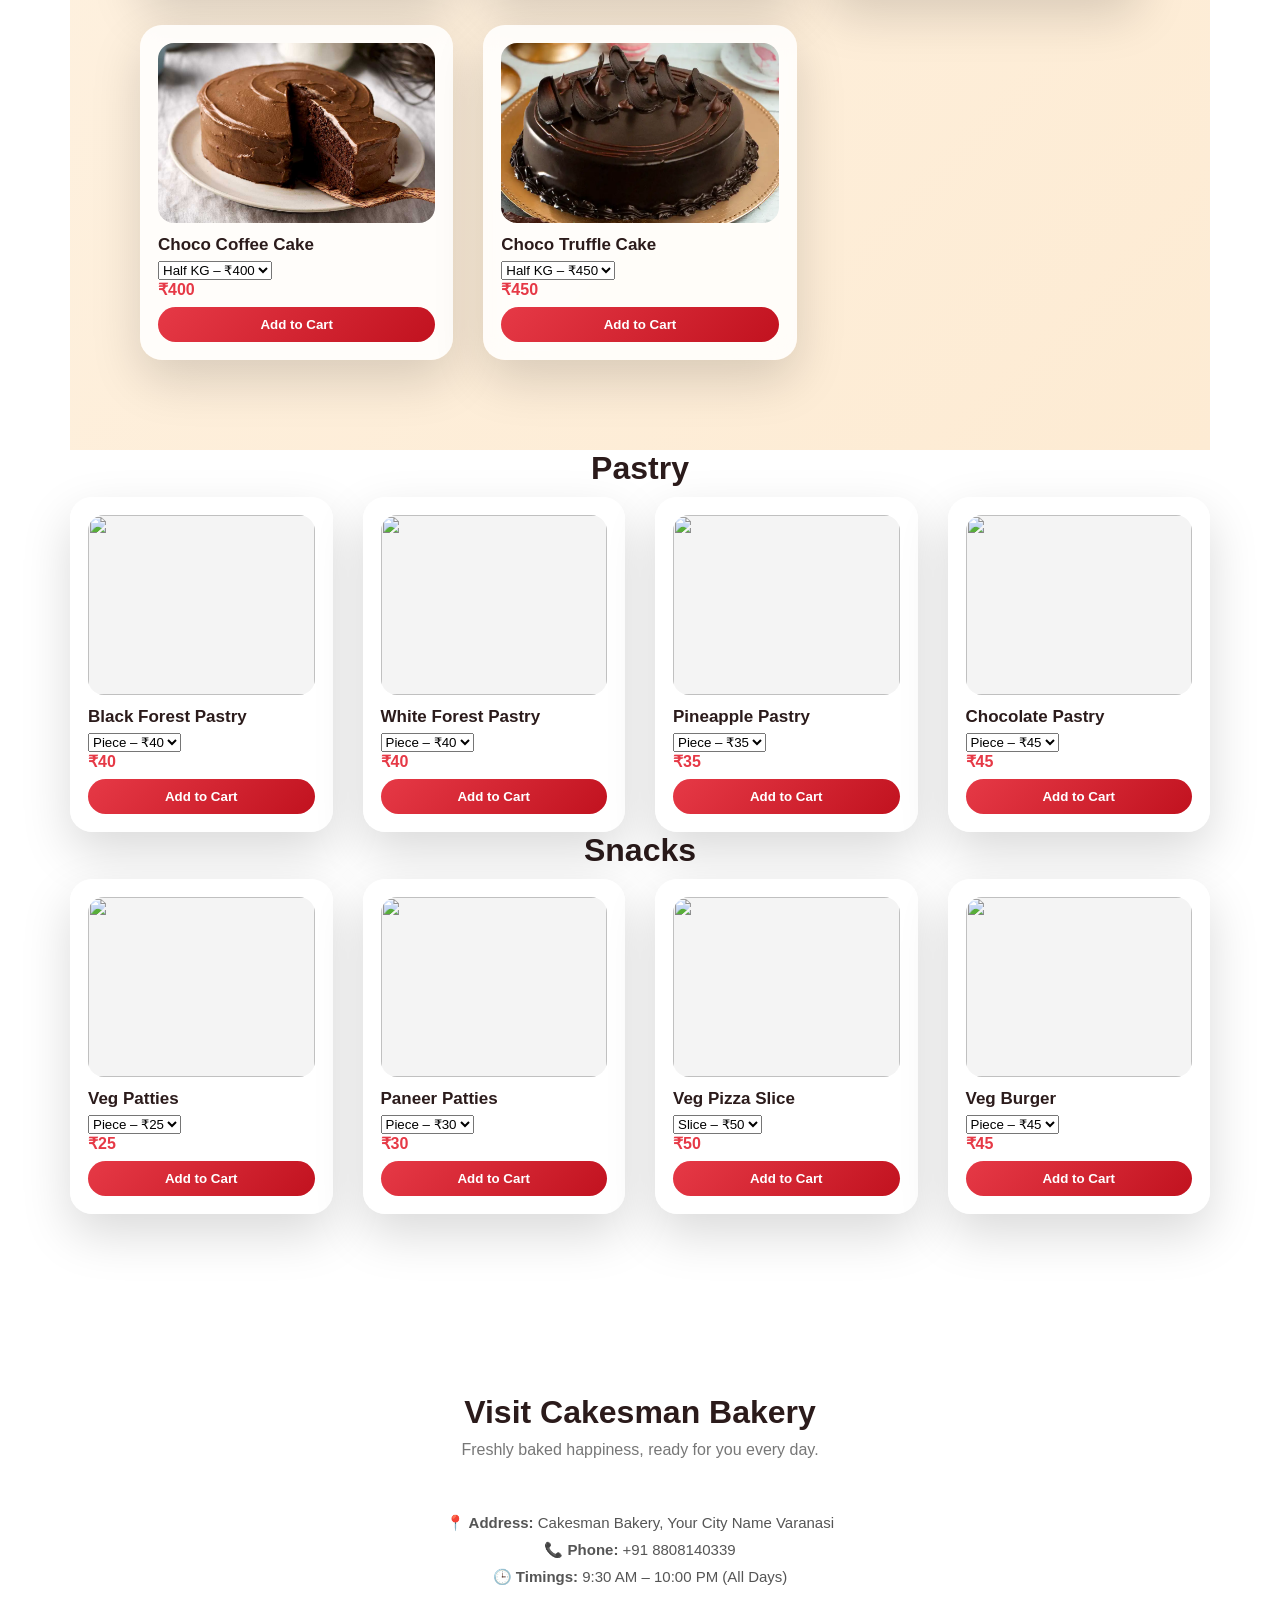
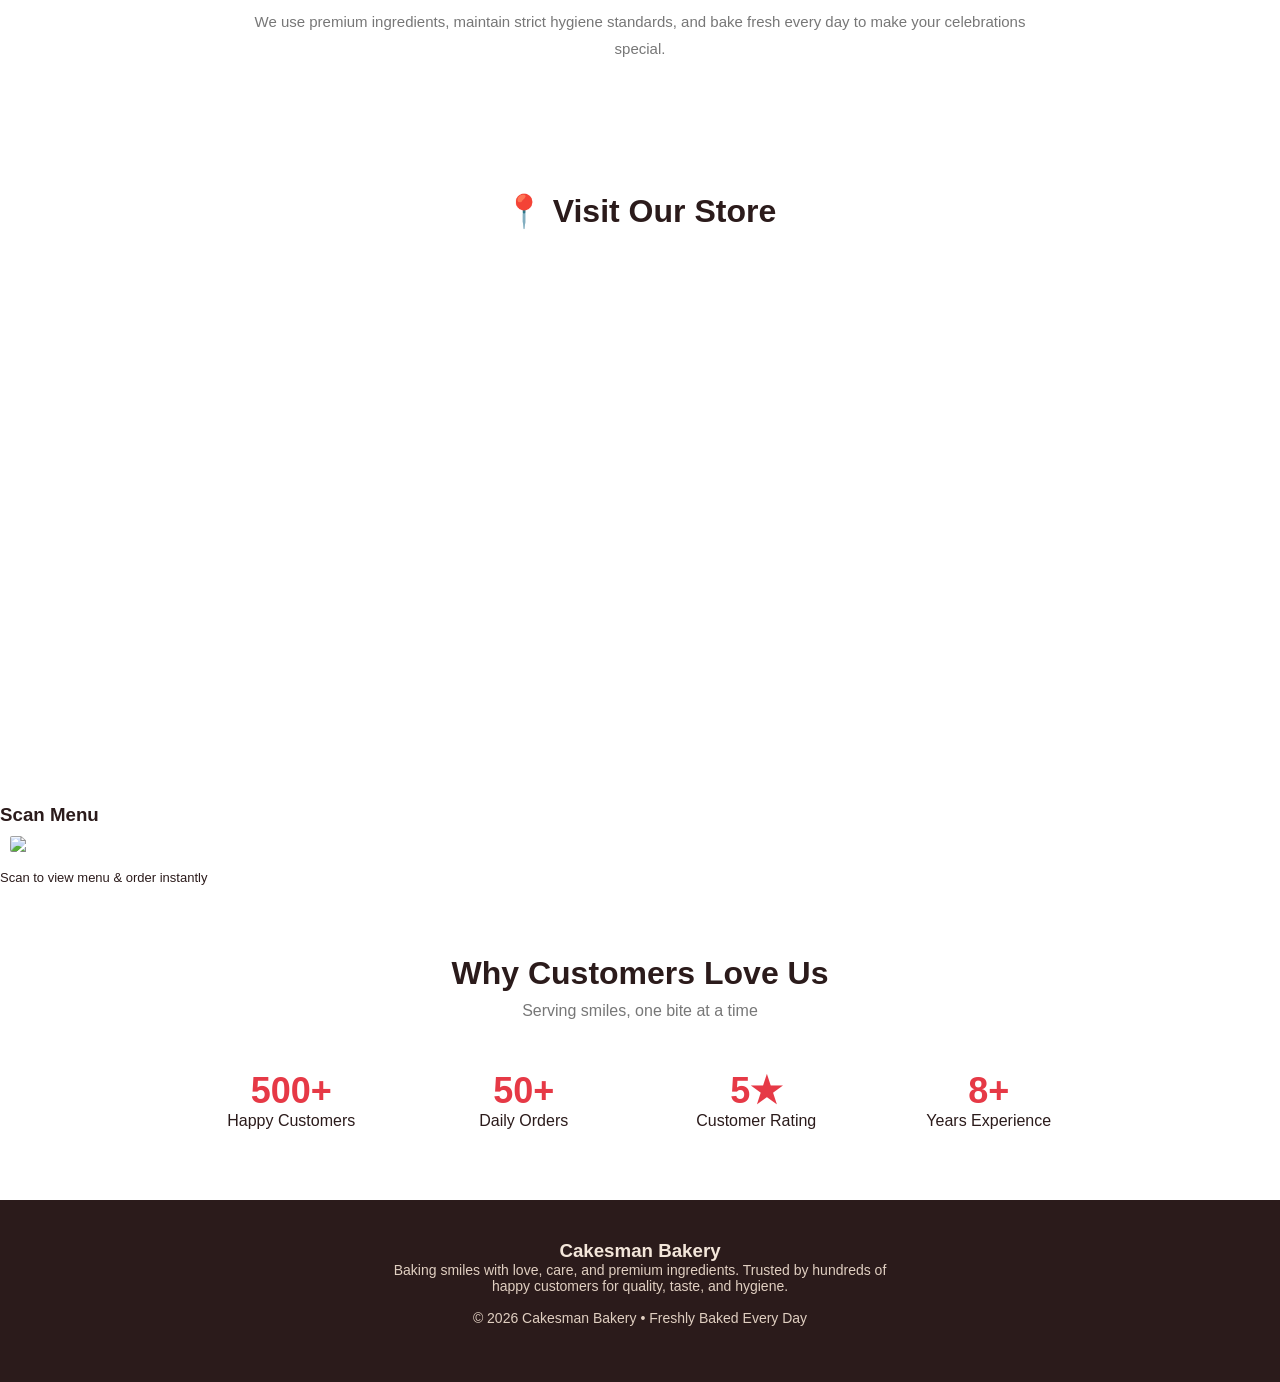
==== commit f2b00119: "Update index.html" ====
--- a/index.html
+++ b/index.html
@@ -1135,7 +1135,7 @@
 }
 
 
-}
+
 /* DESKTOP FIX — FORCE CAKE-LIKE IMAGES */
 @media (min-width: 769px) {
   .menu-section img,
@@ -1191,19 +1191,6 @@
   height: auto;
 }
 
-#admin-toggle{
-  position: fixed;
-  bottom: 30px;
-  right: 20px;
-  z-index: 10001;
-  background: #111;
-  color: gold;
-  border: none;
-  padding: 12px;
-  border-radius: 50%;
-  font-size: 18px;
-  cursor: pointer;
-}
 
 
 
@@ -1944,69 +1931,7 @@
 
 
    
- let adminMode = false;
-
-document.addEventListener("DOMContentLoaded", () => {
-
-  document.getElementById("admin-toggle").onclick = () => {
-    const pass = prompt("Enter Admin Password");
-
-    if (pass !== "cakesman123") {
-      alert("Wrong password");
-      return;
-    }
-
-    adminMode = !adminMode;
-    alert(adminMode ? "Admin Mode ON" : "Admin Mode OFF");
-
-    enablePriceEdit();
-  };
-
-});
-  const pass = prompt("Enter Admin Password");
-
-  if (pass !== "cakesman123") {
-    alert("Wrong password");
-    return;
-  }
-
-  adminMode = !adminMode;
-  alert(adminMode ? "Admin Mode ON" : "Admin Mode OFF");
-
-  document.querySelectorAll(".menu-card").forEach(card => {
-    card.querySelectorAll("[data-half],[data-full]").forEach(()=>{});
-  });
-
-  enablePriceEdit();
-};
-
-function enablePriceEdit(){
-  document.querySelectorAll(".menu-card").forEach(card=>{
-    const priceBox = card.querySelector(".menu-price");
-    priceBox.contentEditable = adminMode;
-    priceBox.style.border = adminMode ? "1px dashed red" : "none";
-
-    priceBox.onblur = ()=>{
-      if(!adminMode) return;
-
-      const newPrice = parseInt(priceBox.innerText.replace("₹",""));
-      if(isNaN(newPrice)) return;
-
-      card.dataset.full = newPrice;
-      localStorage.setItem(card.dataset.name, newPrice);
-    };
-  });
-}
-window.addEventListener("DOMContentLoaded", ()=>{
-  document.querySelectorAll(".menu-card").forEach(card=>{
-    const savedPrice = localStorage.getItem(card.dataset.name);
-    if(savedPrice){
-      card.dataset.full = savedPrice;
-      card.querySelector(".menu-price").innerText = "₹" + savedPrice;
-    }
-  });
-});
-
+ 
 
 
 
@@ -2037,7 +1962,6 @@
     📞
   </a>
 </div>
-<button id="admin-toggle">⚙️</button>
 
 
 </body>
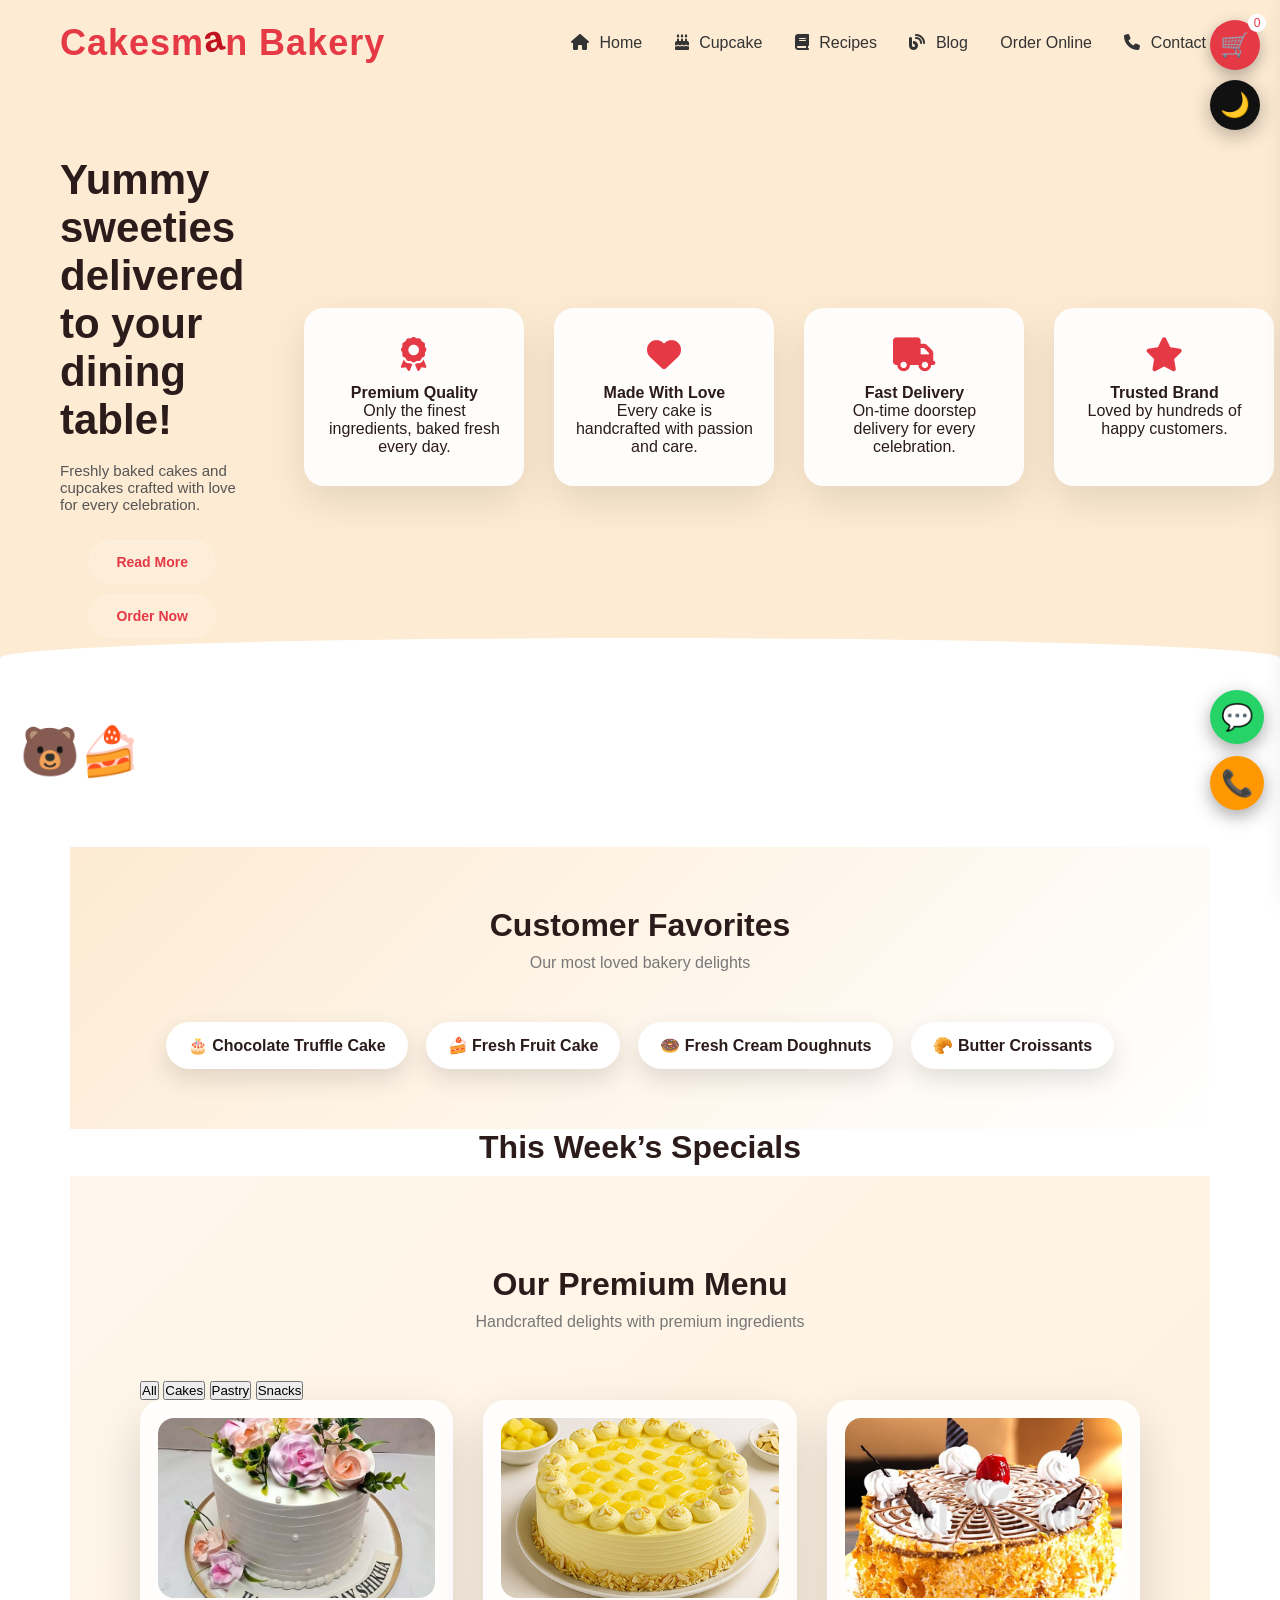
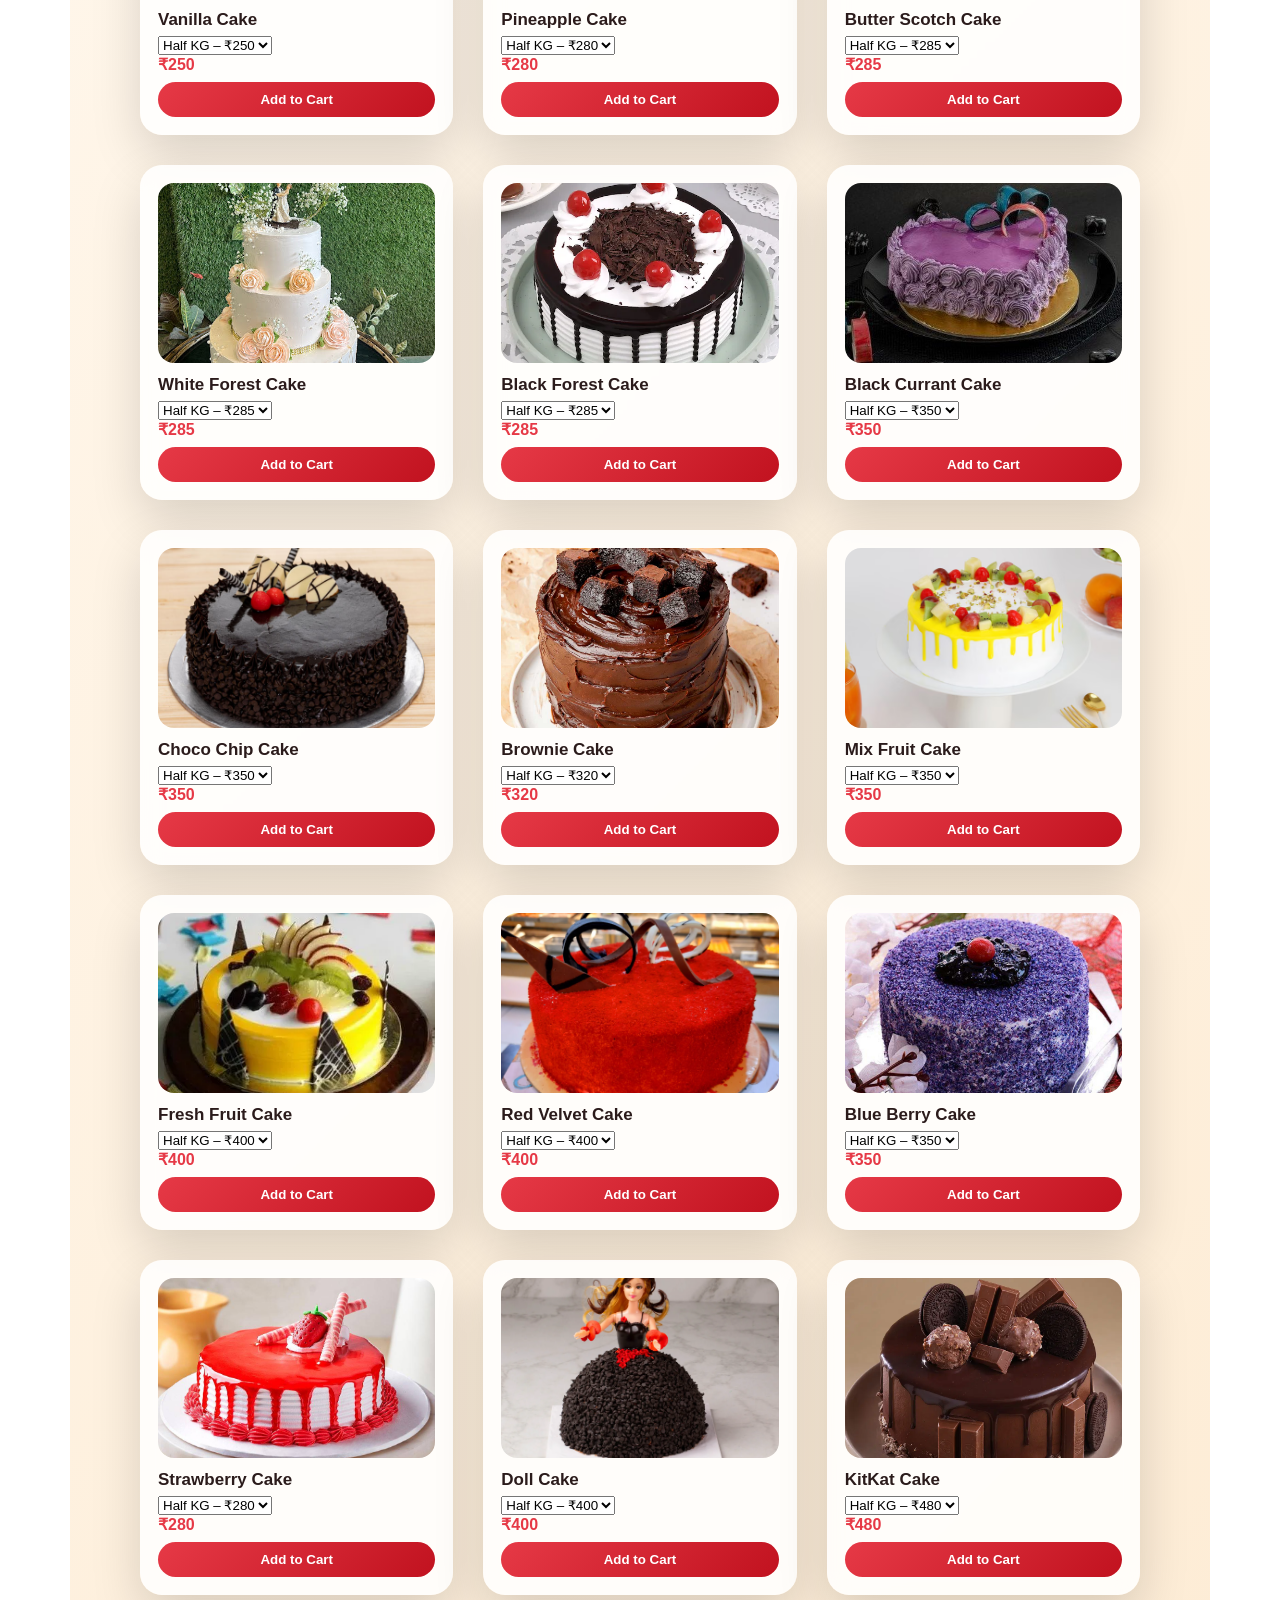
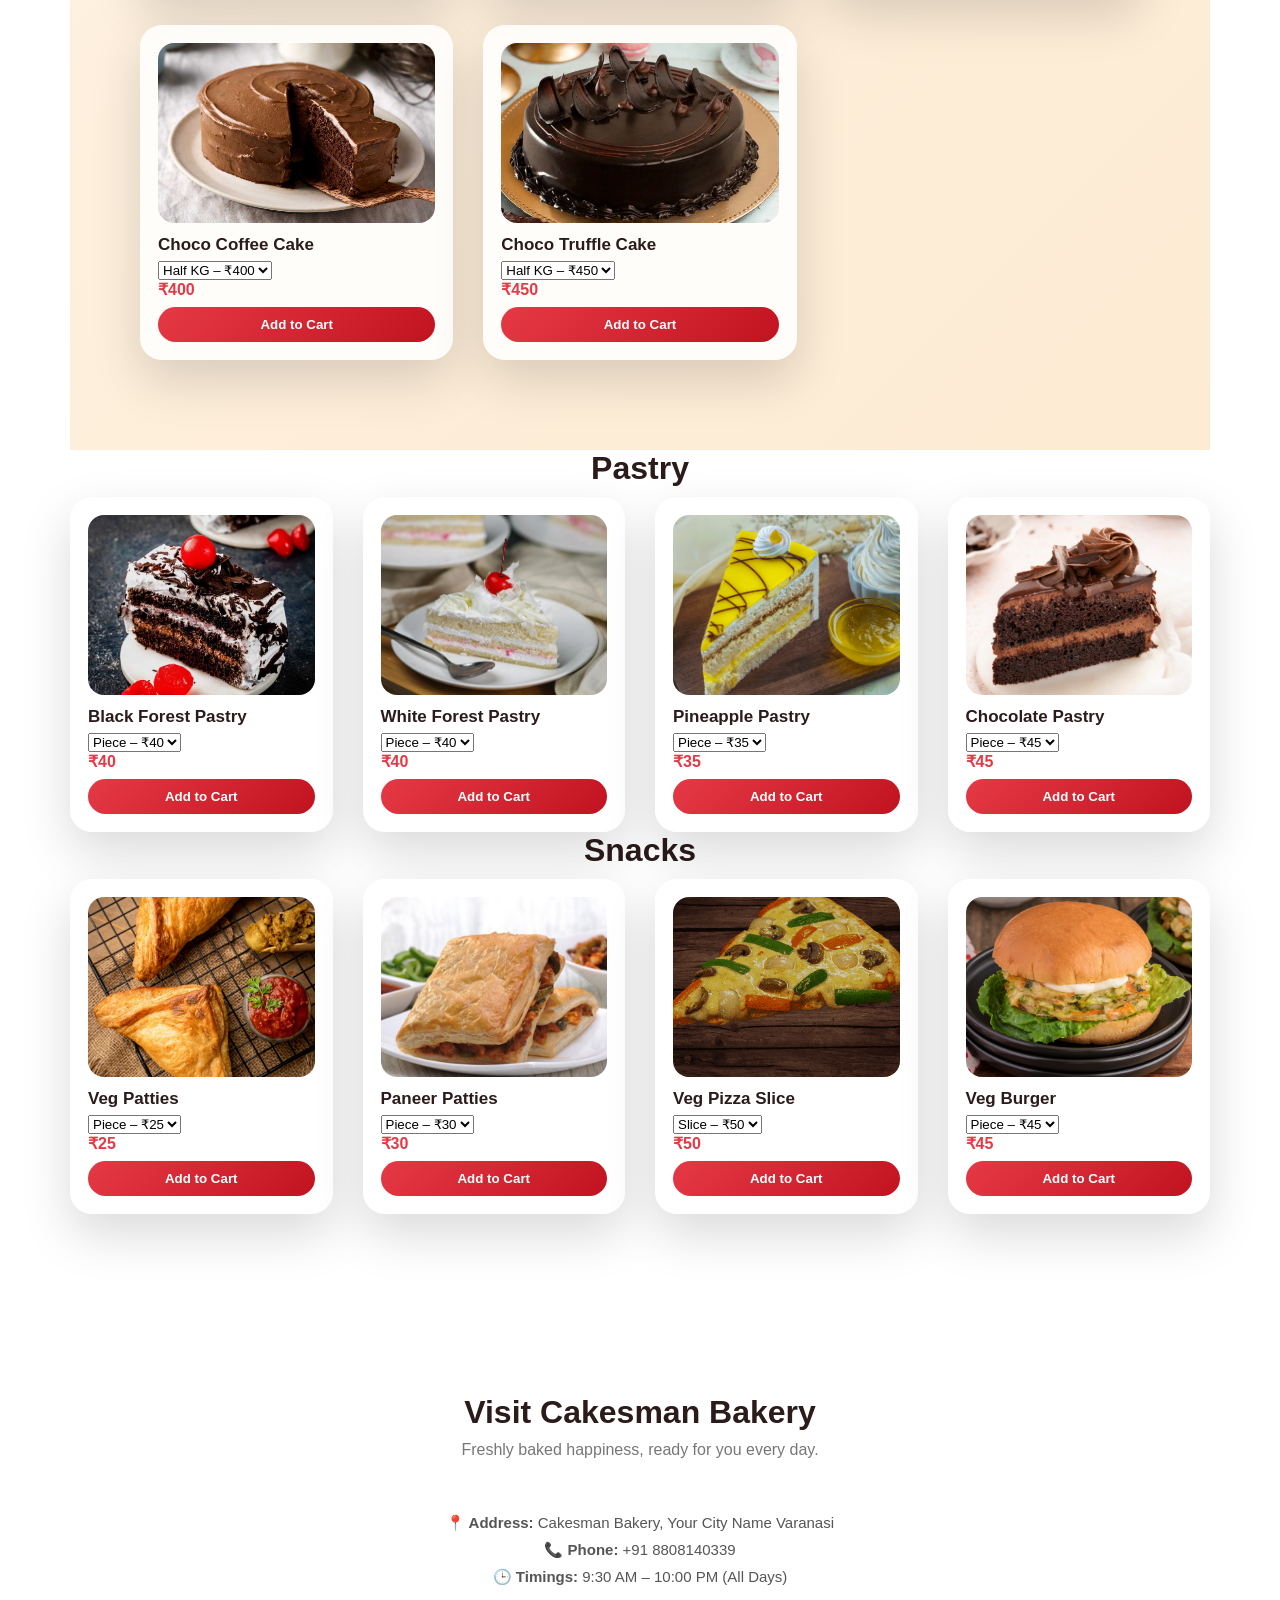
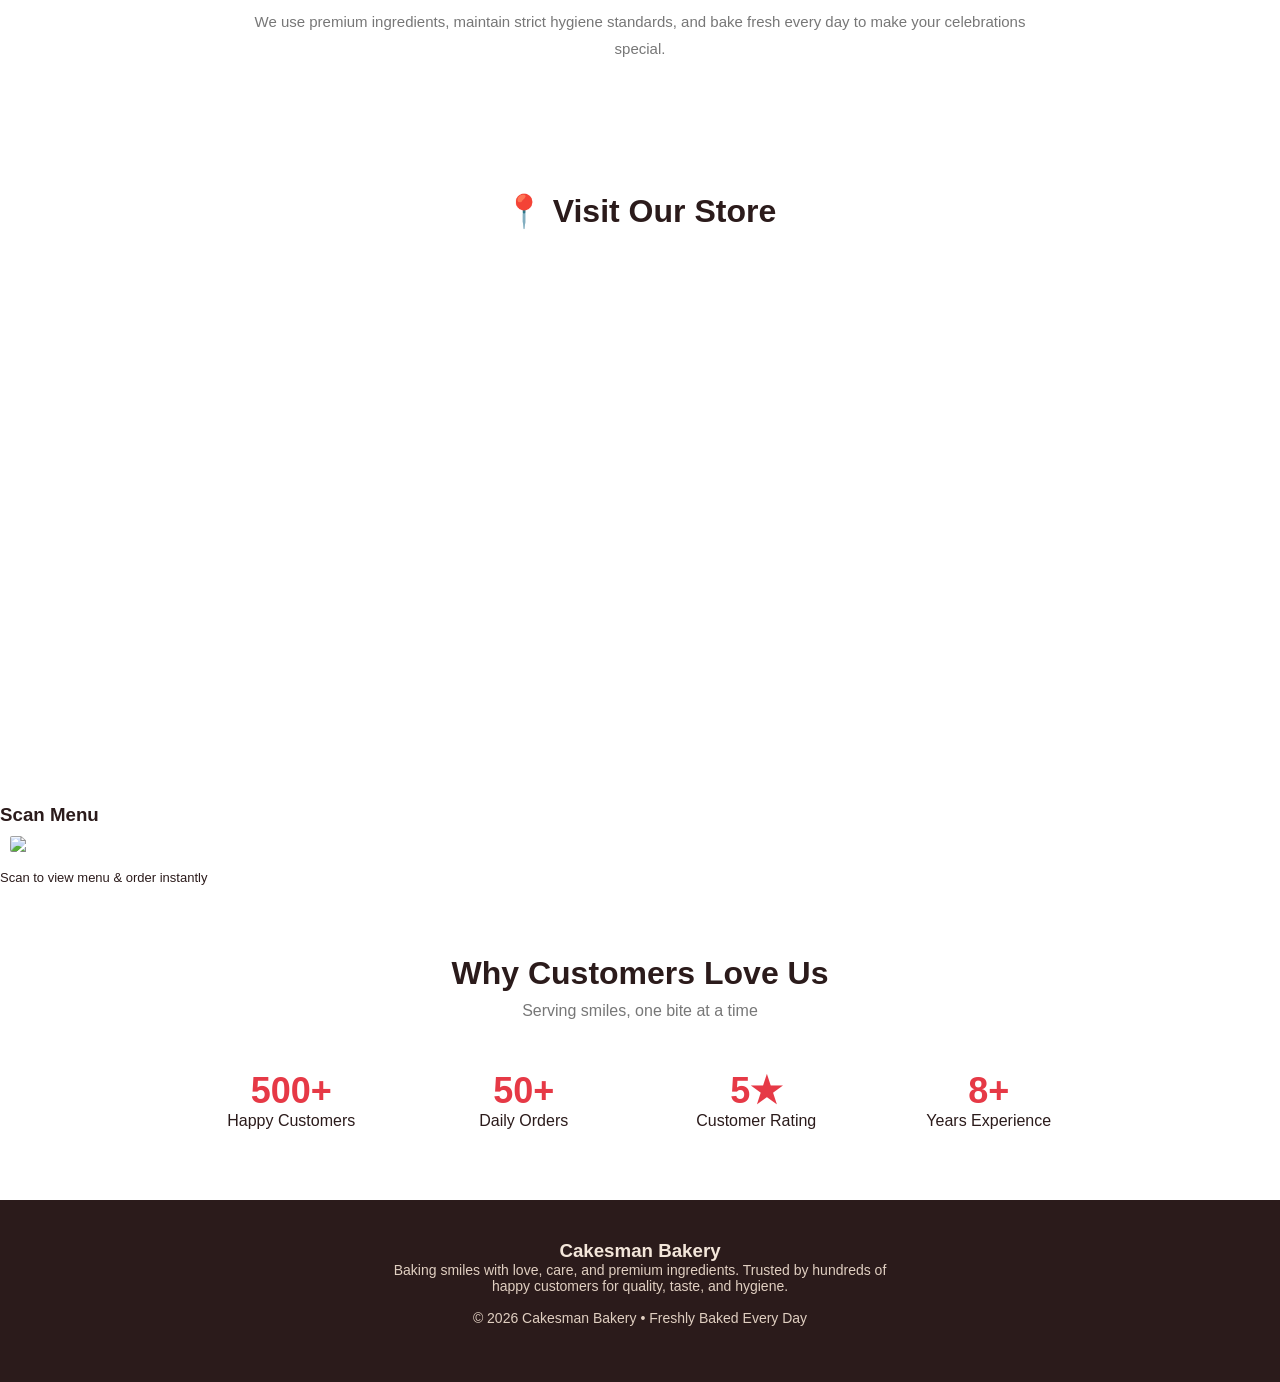
==== commit 0e75c472: "Implement custom scrollbar and responsive images Added custom scrollbar styles for the cart sidebar " ====
--- a/index.html
+++ b/index.html
@@ -1190,8 +1190,66 @@
 .menu-card {
   height: auto;
 }
-
-
+/* 🌊 SMOOTH SCROLL EVERYWHERE */
+html {
+  scroll-behavior: smooth;
+}
+
+/* 🛒 SMOOTH CART SCROLL */
+#cart-sidebar {
+  scroll-behavior: smooth;
+  -webkit-overflow-scrolling: touch; /* iOS momentum */
+}
+#cart-sidebar {
+  overflow-y: auto;
+  overscroll-behavior: contain;
+}
+
+/* ===== PREMIUM SCROLLBAR (CART ONLY) ===== */
+
+/* Chrome, Edge, Safari */
+#cart-sidebar::-webkit-scrollbar {
+  width: 6px;
+}
+
+#cart-sidebar::-webkit-scrollbar-track {
+  background: transparent;
+}
+
+#cart-sidebar::-webkit-scrollbar-thumb {
+  background: linear-gradient(
+    180deg,
+    #d4af37,
+    #b8962e
+  );
+  border-radius: 10px;
+}
+
+/* Hover effect */
+#cart-sidebar::-webkit-scrollbar-thumb:hover {
+  background: linear-gradient(
+    180deg,
+    #e6c75a,
+    #c9a23f
+  );
+}
+
+/* Firefox */
+#cart-sidebar {
+  scrollbar-width: thin;
+  scrollbar-color: #d4af37 transparent;
+}
+
+/* 📱 Bigger product images on mobile */
+@media (max-width: 768px) {
+  .menu-card img,
+  .cake-card img,
+  .menu-item img {
+    height: 180px;   /* increase image size */
+    width: 100%;
+    object-fit: cover;
+  }
+}
 
 
 </style>
@@ -1524,7 +1582,7 @@
 <div class="cards">
 
   <div class="menu-card" data-name="Black Forest Pastry" data-half="40" data-full="40">
-    <img src="images/pastry-blackforest.jpg">
+    <img src="pastry-blackforest.jpg">
     <h4>Black Forest Pastry</h4>
 
     <select class="weight-select">
@@ -1537,7 +1595,7 @@
   </div>
 
   <div class="menu-card" data-name="White Forest Pastry" data-half="40" data-full="40">
-    <img src="images/pastry-whiteforest.jpg">
+    <img src="pastry-whiteforest.jpg">
     <h4>White Forest Pastry</h4>
 
     <select class="weight-select">
@@ -1550,7 +1608,7 @@
   </div>
 
   <div class="menu-card" data-name="Pineapple Pastry" data-half="35" data-full="35">
-    <img src="images/pastry-pineapple.jpg">
+    <img src="pastry-pineapple.jpg">
     <h4>Pineapple Pastry</h4>
 
     <select class="weight-select">
@@ -1563,7 +1621,7 @@
   </div>
 
   <div class="menu-card" data-name="Chocolate Pastry" data-half="45" data-full="45">
-    <img src="images/pastry-chocolate.jpg">
+    <img src="pastry-chocolate.jpg">
     <h4>Chocolate Pastry</h4>
 
     <select class="weight-select">
@@ -1580,7 +1638,7 @@
 <div class="cards">
 
   <div class="menu-card" data-name="Veg Patties" data-half="25" data-full="25">
-    <img src="images/snack-veg-patties.jpg">
+    <img src="snack-veg-patties.jpg">
     <h4>Veg Patties</h4>
 
     <select class="weight-select">
@@ -1593,7 +1651,7 @@
   </div>
 
   <div class="menu-card" data-name="Paneer Patties" data-half="30" data-full="30">
-    <img src="images/snack-paneer-patties.jpg">
+    <img src="snack-paneer-patties.jpg">
     <h4>Paneer Patties</h4>
 
     <select class="weight-select">
@@ -1606,7 +1664,7 @@
   </div>
 
   <div class="menu-card" data-name="Veg Pizza Slice" data-half="50" data-full="50">
-    <img src="images/snack-veg-pizza.jpg">
+    <img src="snack-veg-pizza.jpg">
     <h4>Veg Pizza Slice</h4>
 
     <select class="weight-select">
@@ -1619,7 +1677,7 @@
   </div>
 
   <div class="menu-card" data-name="Veg Burger" data-half="45" data-full="45">
-    <img src="images/snack-veg-burger.jpg">
+    <img src="snack-veg-burger.jpg">
     <h4>Veg Burger</h4>
 
     <select class="weight-select">
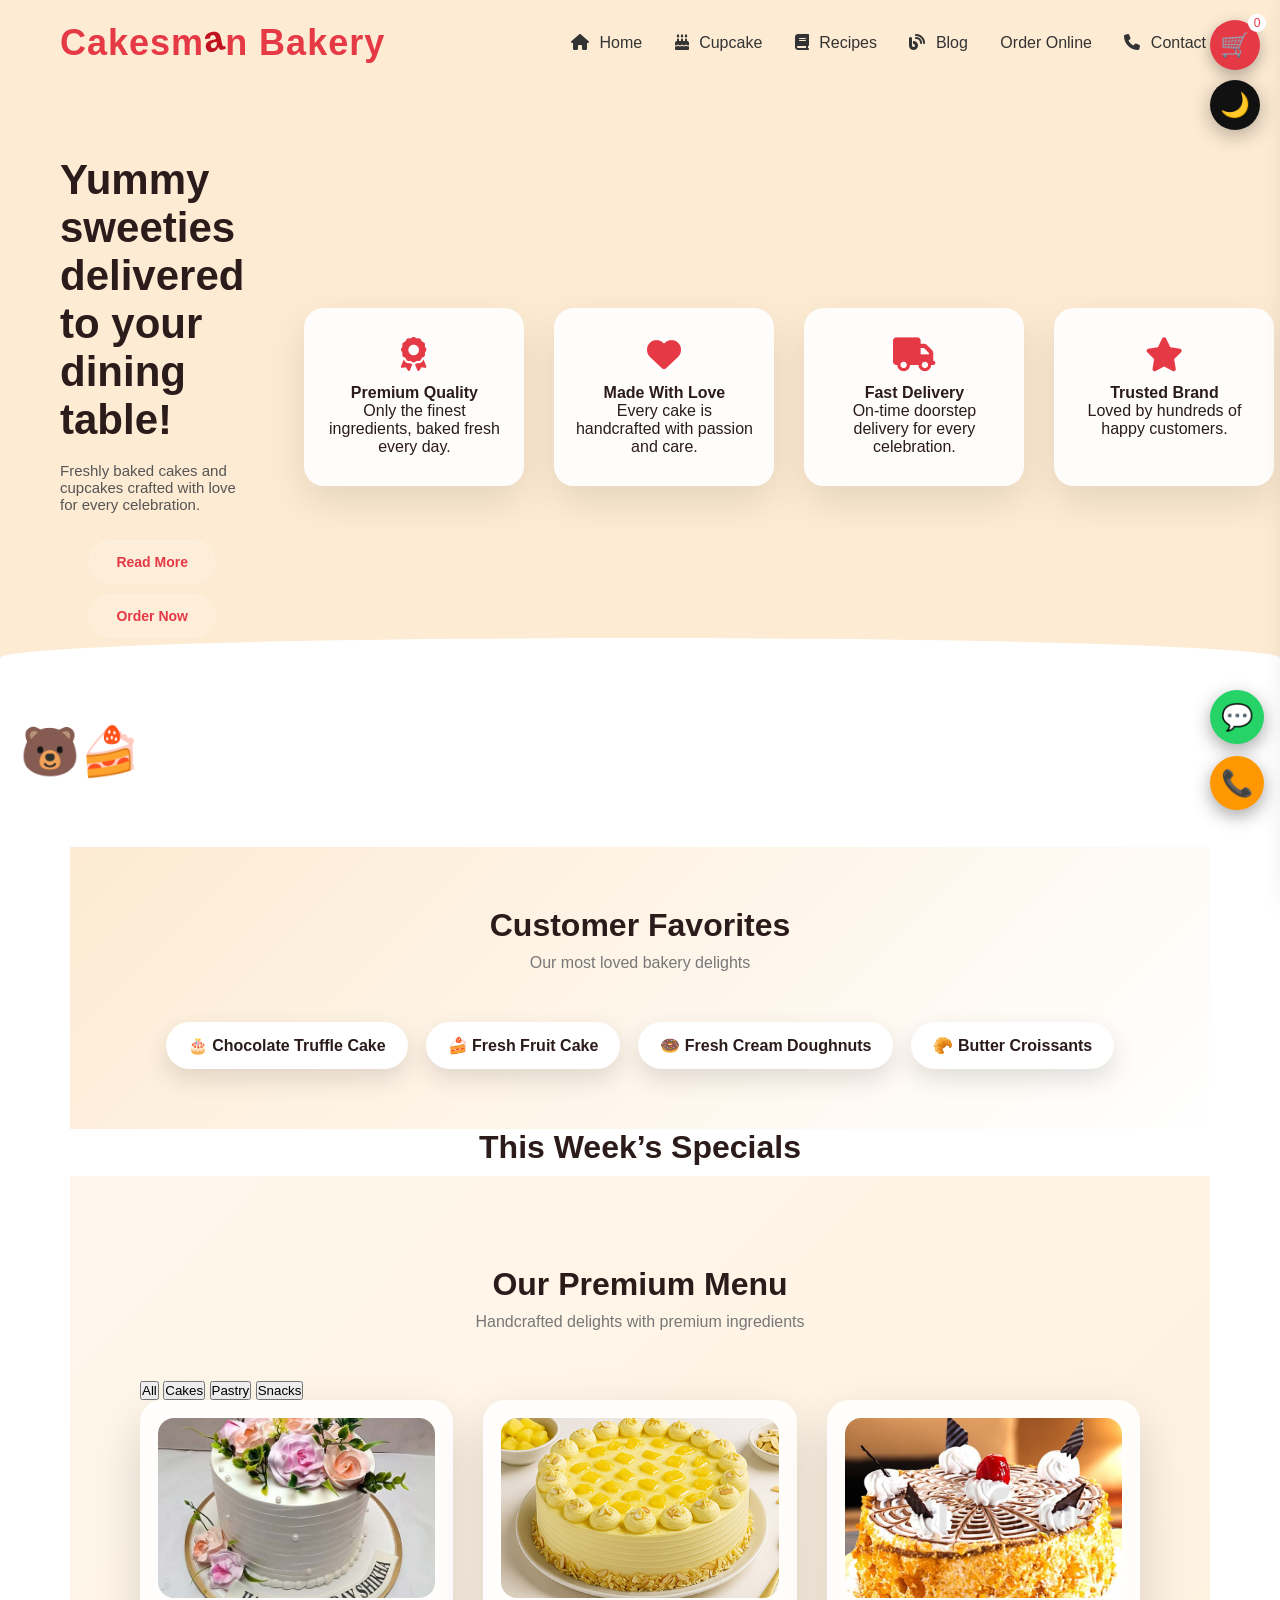
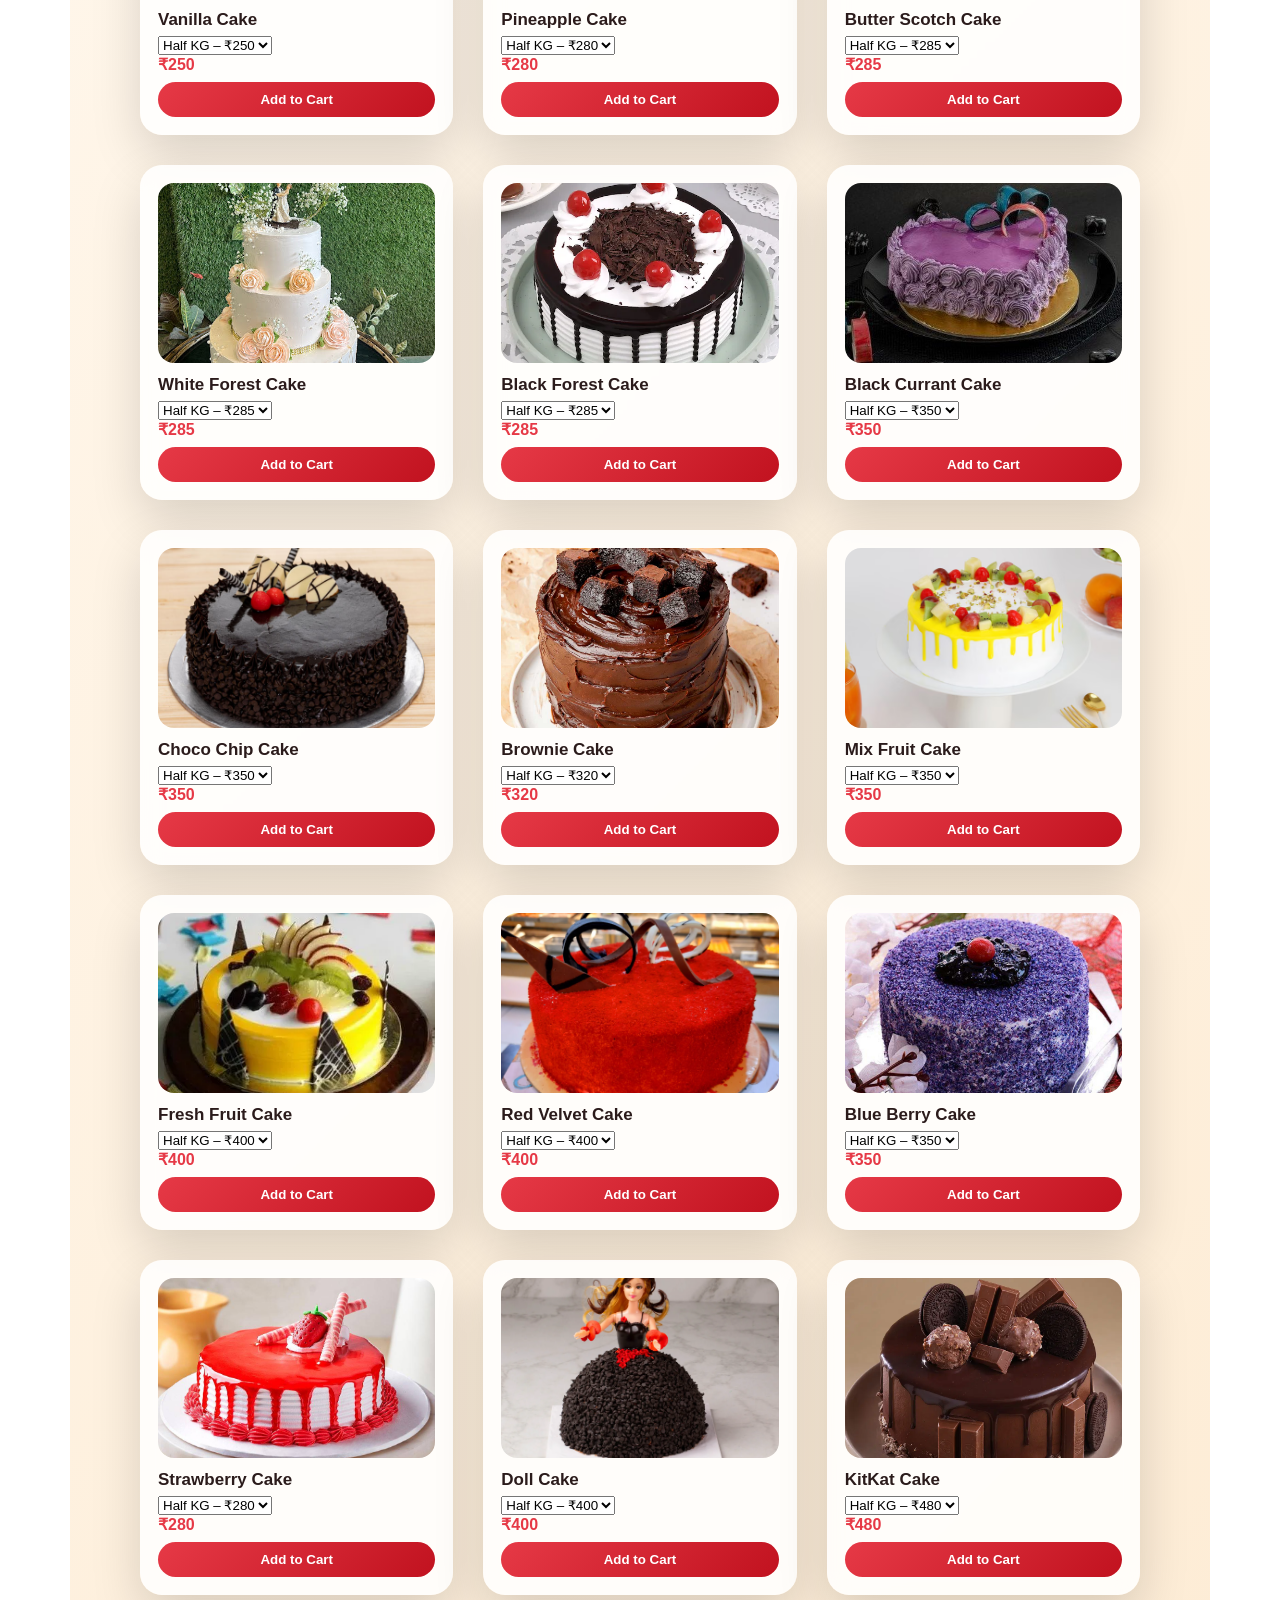
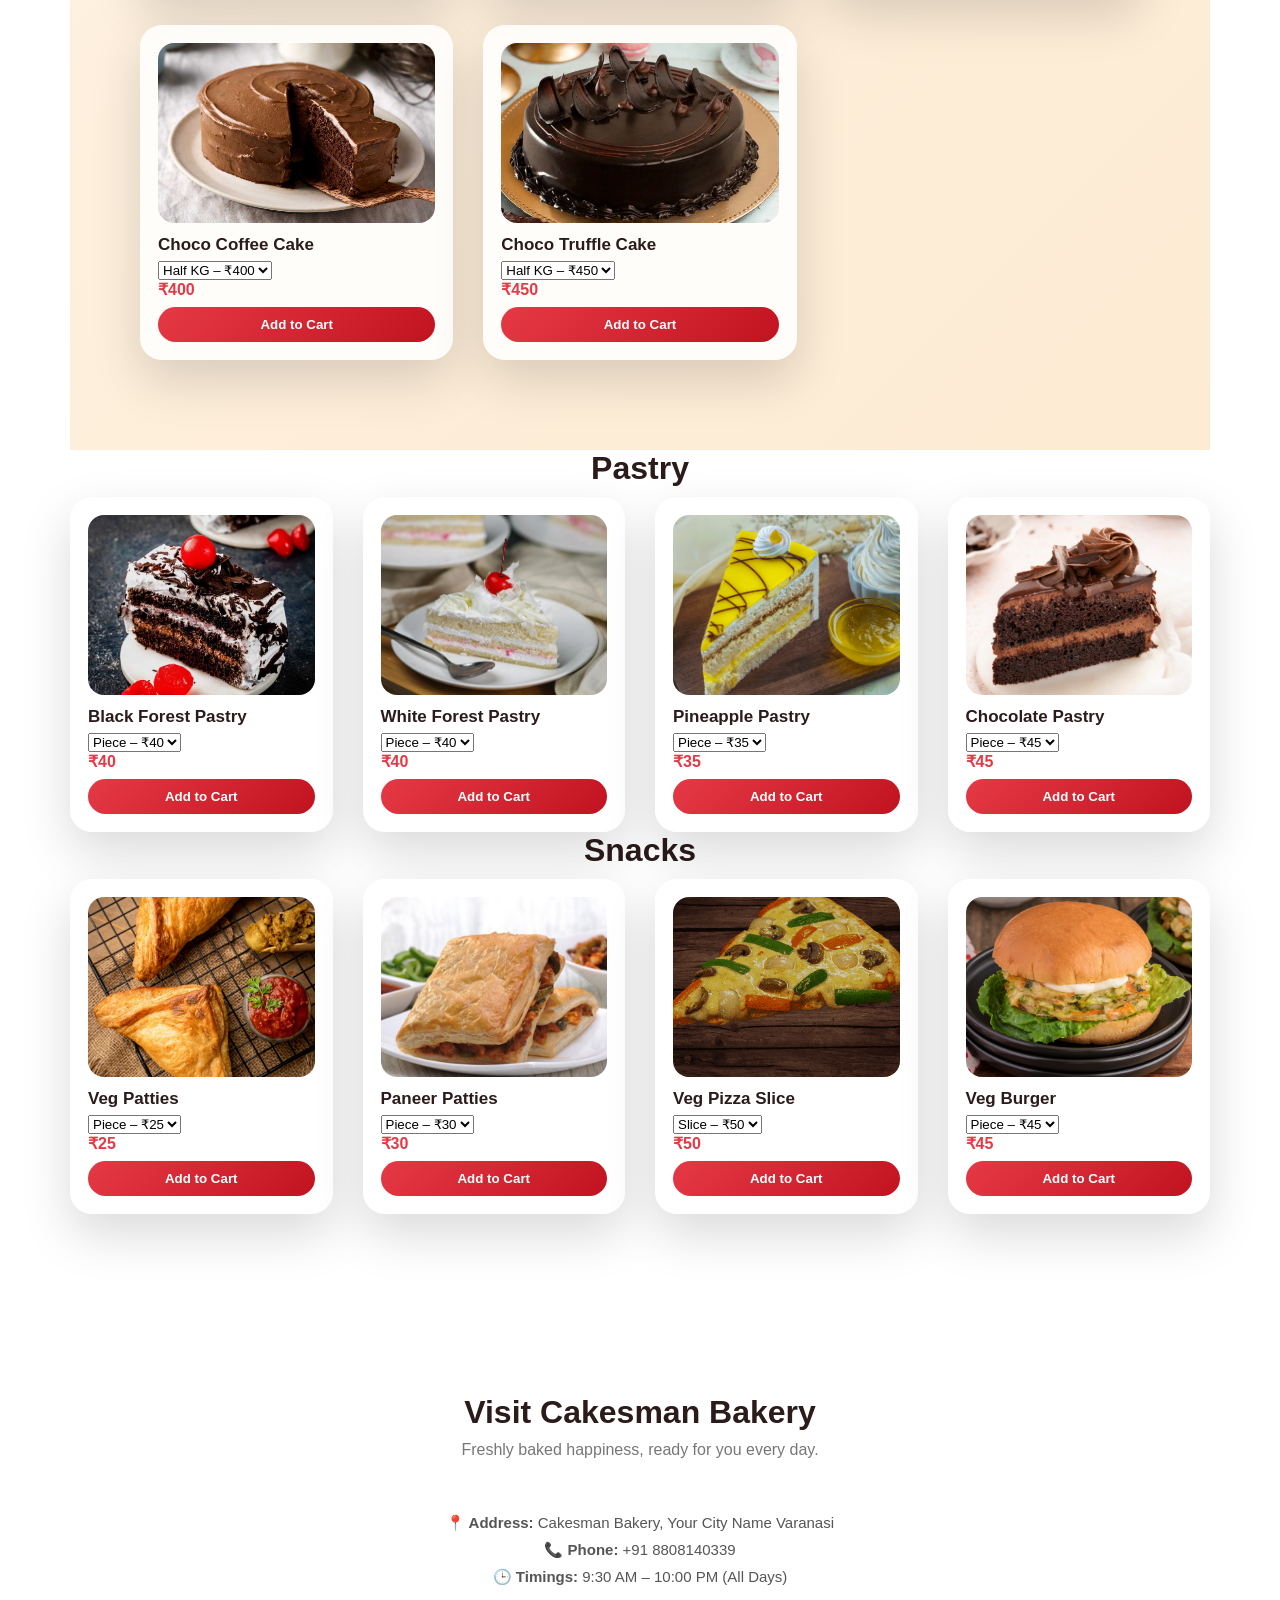
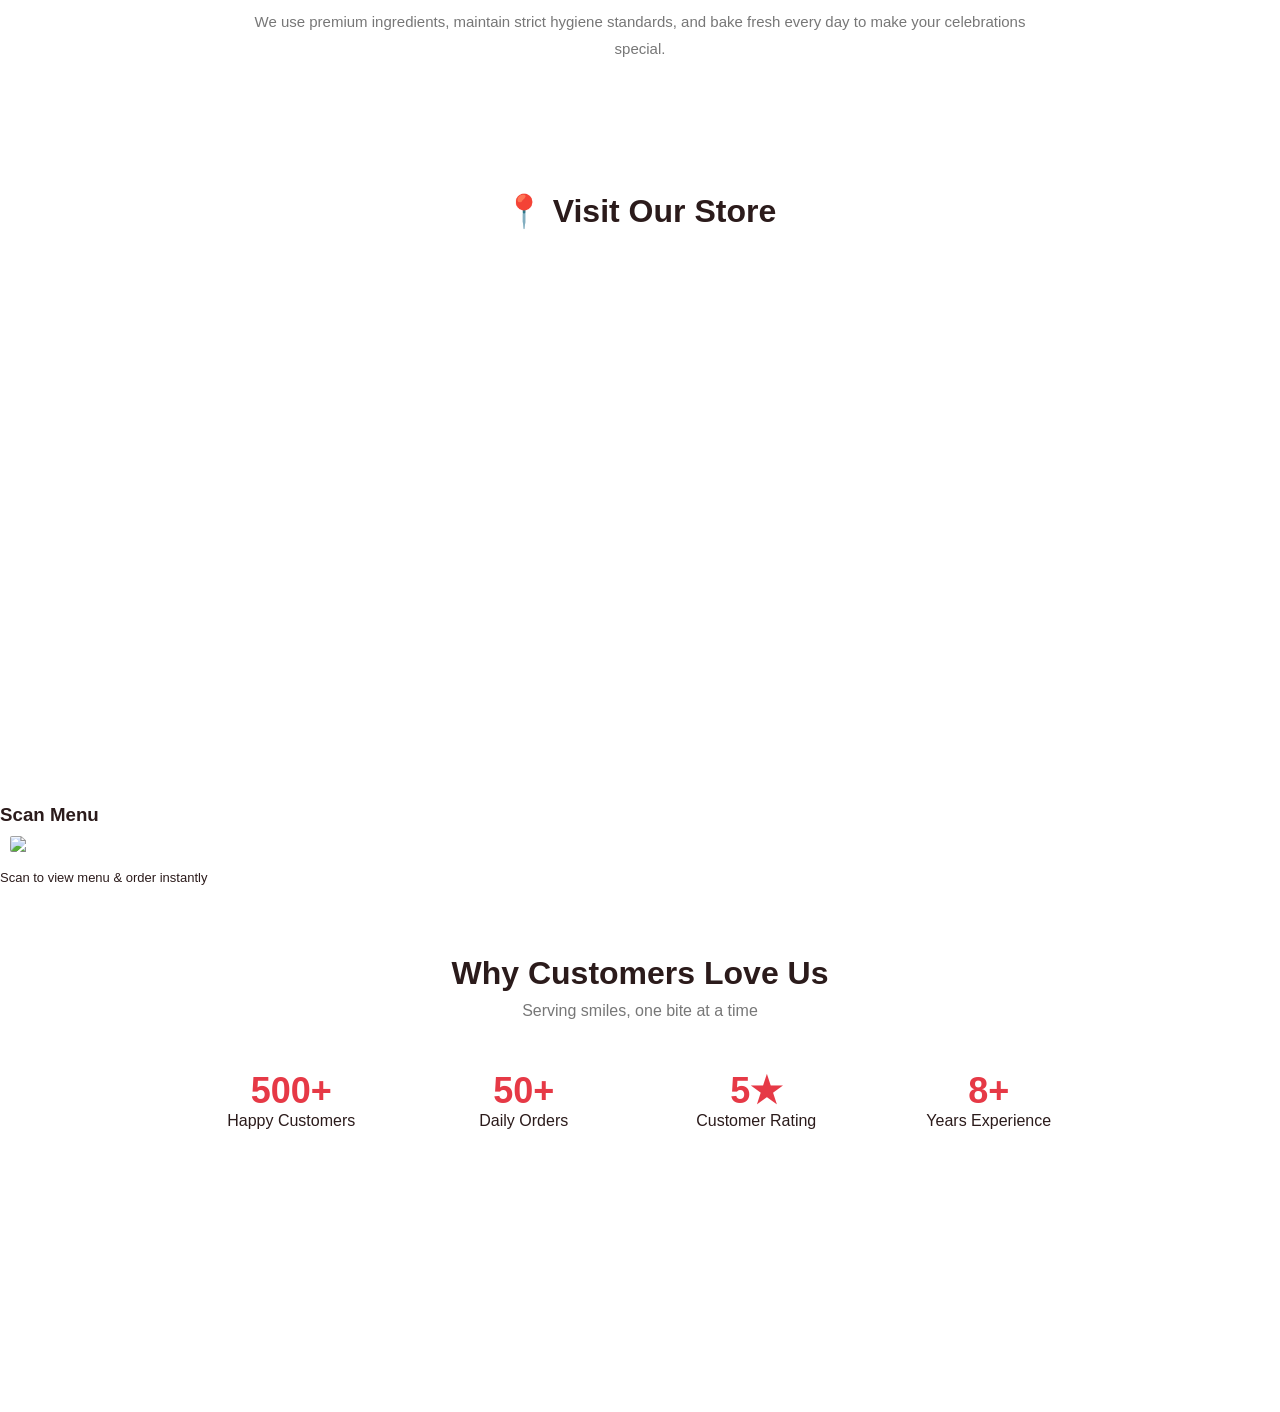
==== commit ce552eeb: "Update message to include delivery charges Added delivery charges note to the total amount message." ====
--- a/index.html
+++ b/index.html
@@ -4,8 +4,18 @@
 <html lang="en">
 <head>
 <meta charset="UTF-8">
+  <meta name="description" content="Order fresh cakes, pastries and snacks online. Same day delivery available.">
 <meta name="viewport" content="width=device-width, initial-scale=1.0">
 <title>Cakesman Bakery</title>
+  <title>Cakesman Bakery | Fresh Cakes in Bikharipur, Varanasi</title>
+
+<meta name="description" content="Cakesman Bakery in Bikharipur, Varanasi offers fresh cakes, pastries, snacks and custom birthday cakes. Order easily via WhatsApp. Best bakery near you.">
+
+<meta name="keywords" content="Cakesman Bakery, bakery in Bikharipur, bakery in Varanasi, cakes near me, birthday cake Varanasi, fresh bakery Varanasi">
+
+<meta name="author" content="Cakesman Bakery">
+<meta name="robots" content="index, follow">
+
 <!-- Font Awesome for icons -->
 <link rel="stylesheet" href="https://cdnjs.cloudflare.com/ajax/libs/font-awesome/6.4.0/css/all.min.css"/>
 <style>
@@ -1248,6 +1258,20 @@
     height: 180px;   /* increase image size */
     width: 100%;
     object-fit: cover;
+  }
+}
+@media (max-width: 768px) {
+  .menu-card img {
+    height: 200px !important;
+    min-height: 200px !important;
+    width: 100% !important;
+    object-fit: cover !important;
+  }
+}
+@media (max-width: 768px) {
+  .menu-card .menu-img,
+  .menu-card .img-box {
+    height: 200px !important;
   }
 }
 
@@ -1899,7 +1923,8 @@
     total += item.price * item.qty;
   });
 
-  msg += `Total Amount: ₹${total}\n\nPlease confirm availability 🙏`;
+  msg += `Total Amount: ₹${total}\n\nPlease confirm availability 🙏
+  Deliverly Charges Extra`;
 
   window.open(
     "https://wa.me/918808140339?text=" + encodeURIComponent(msg),
